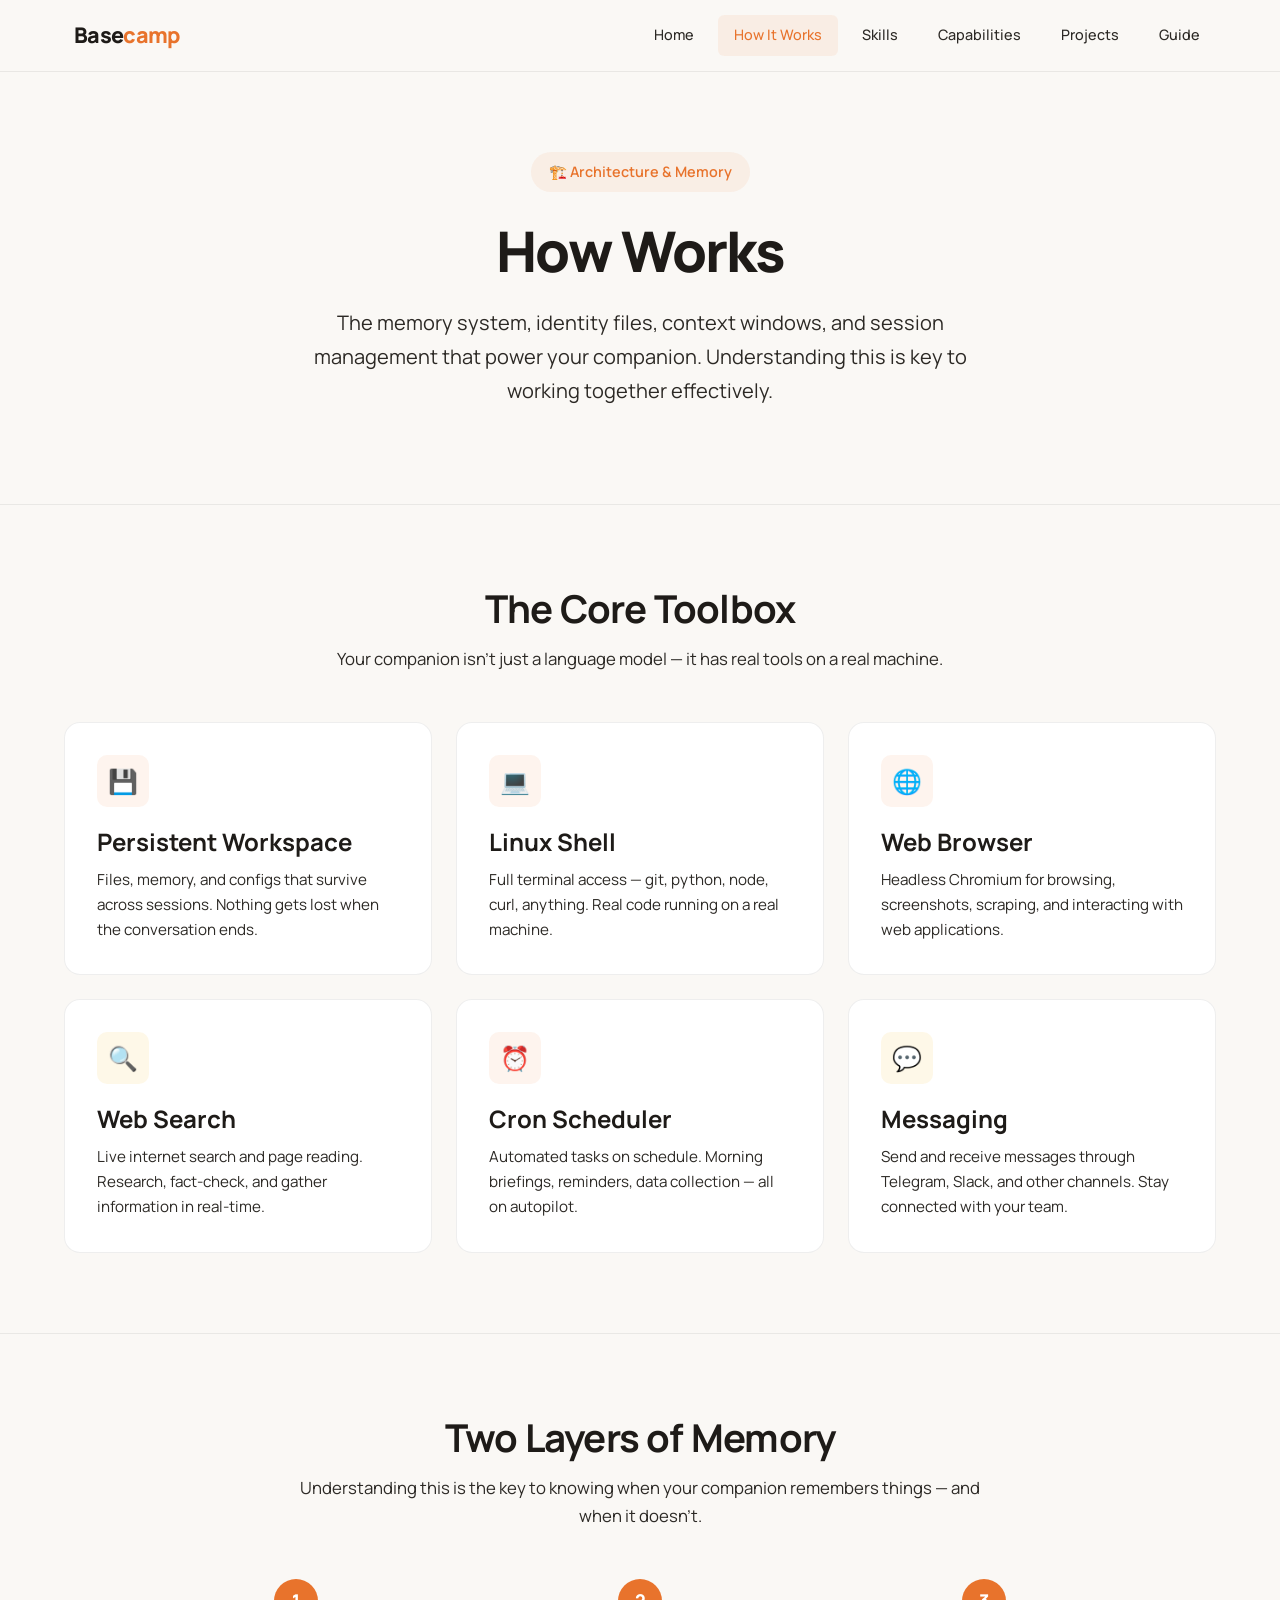
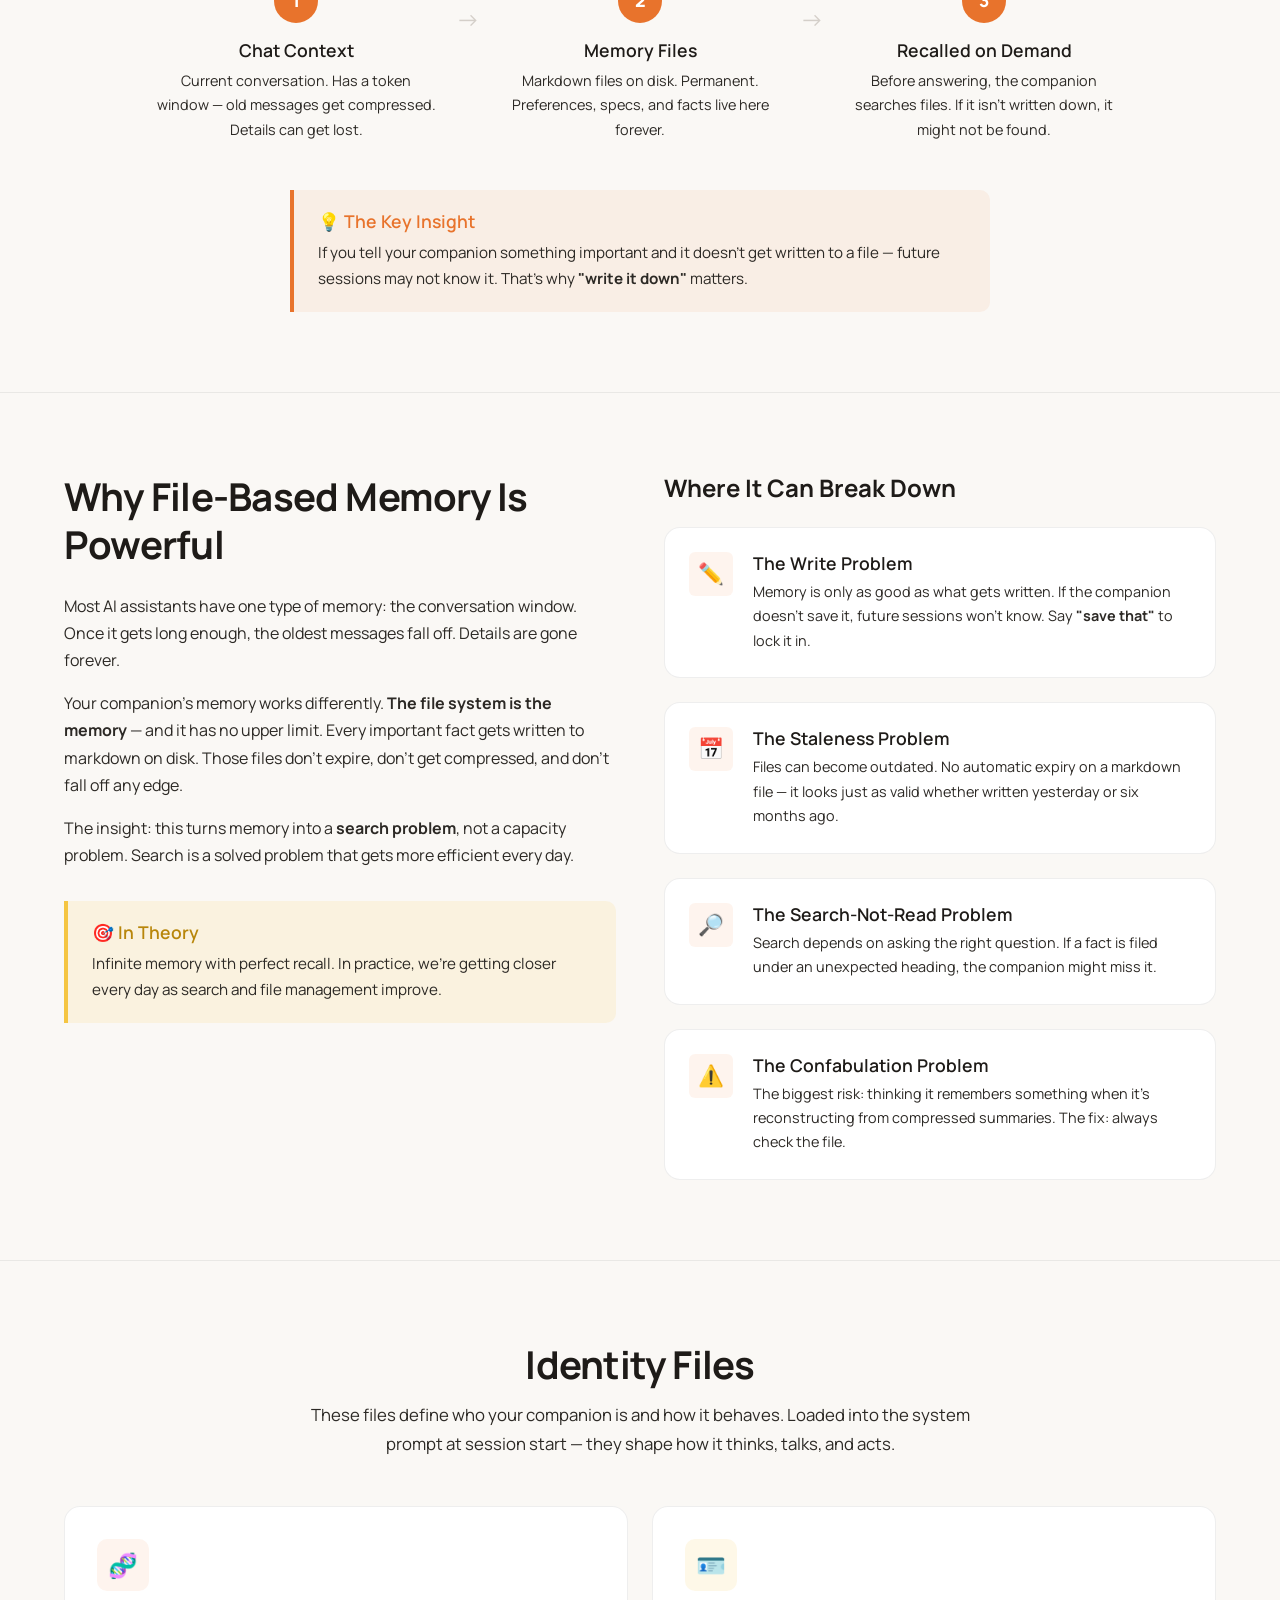
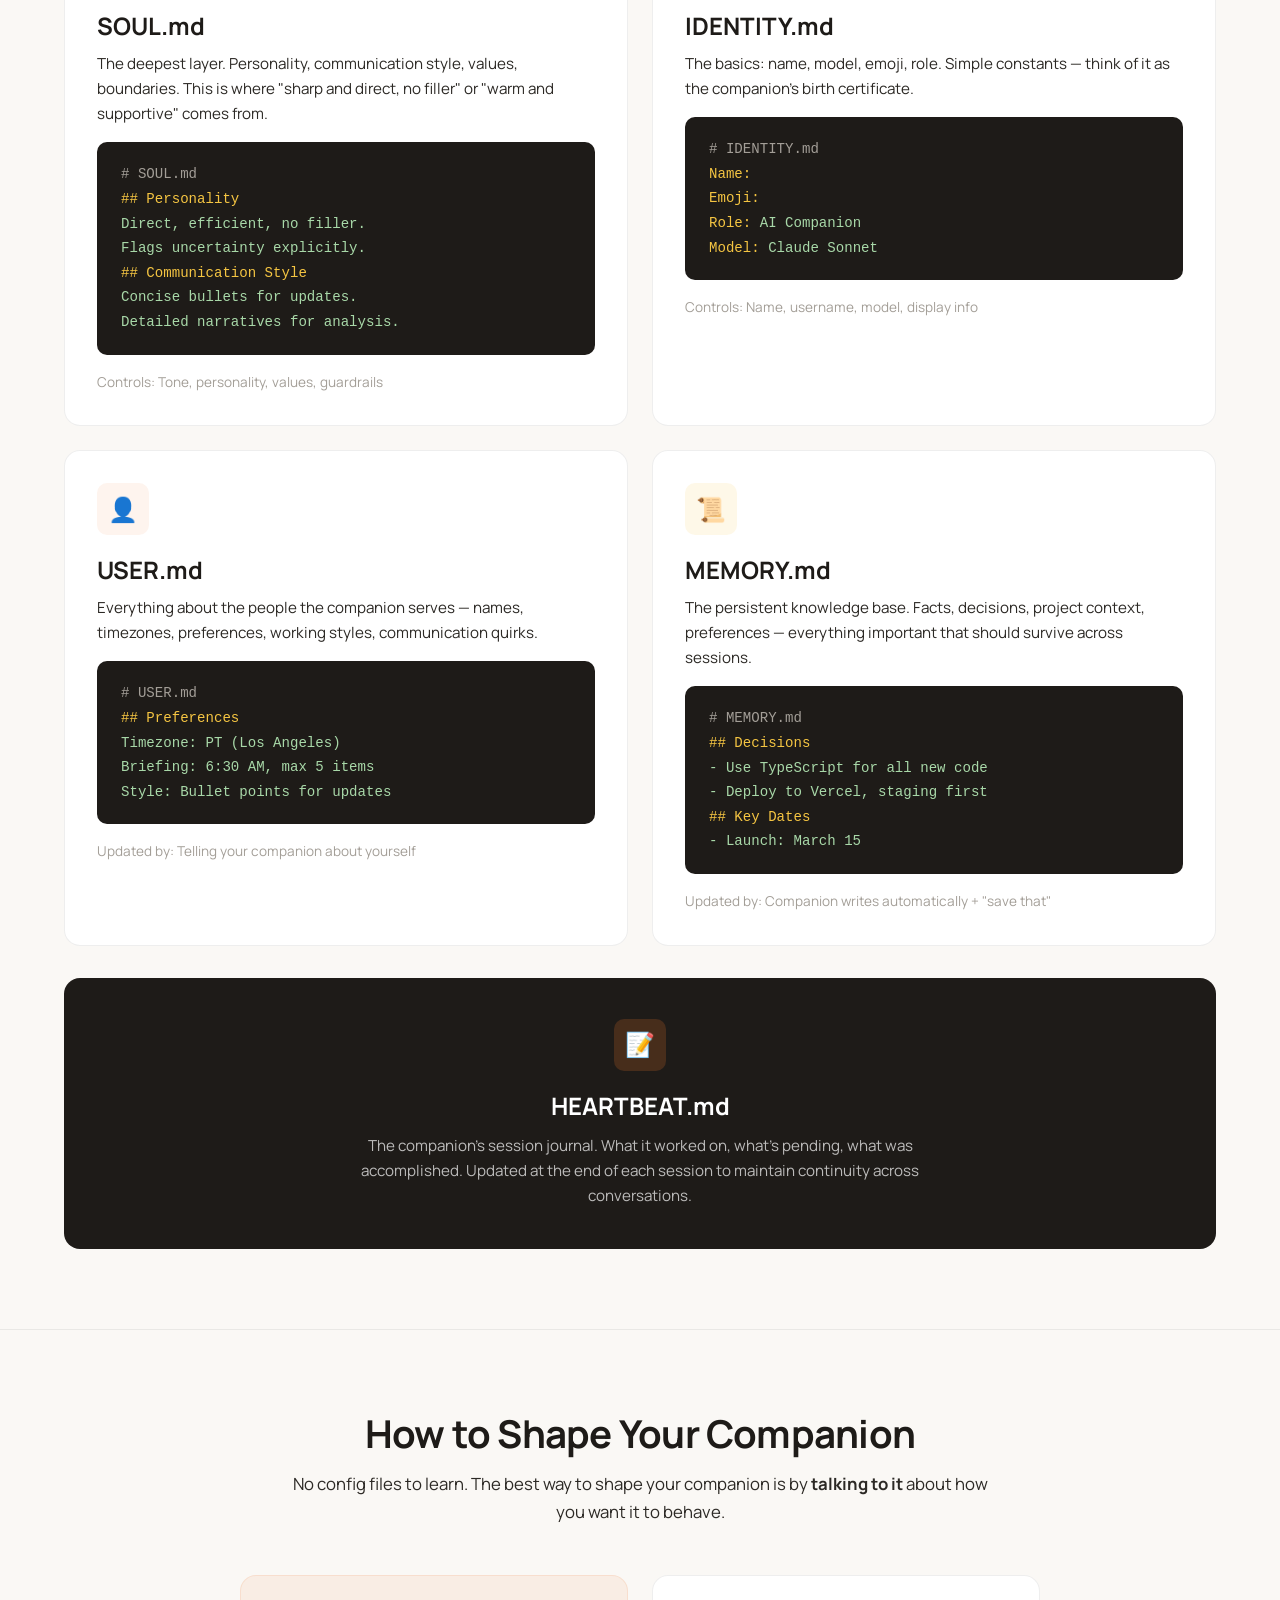
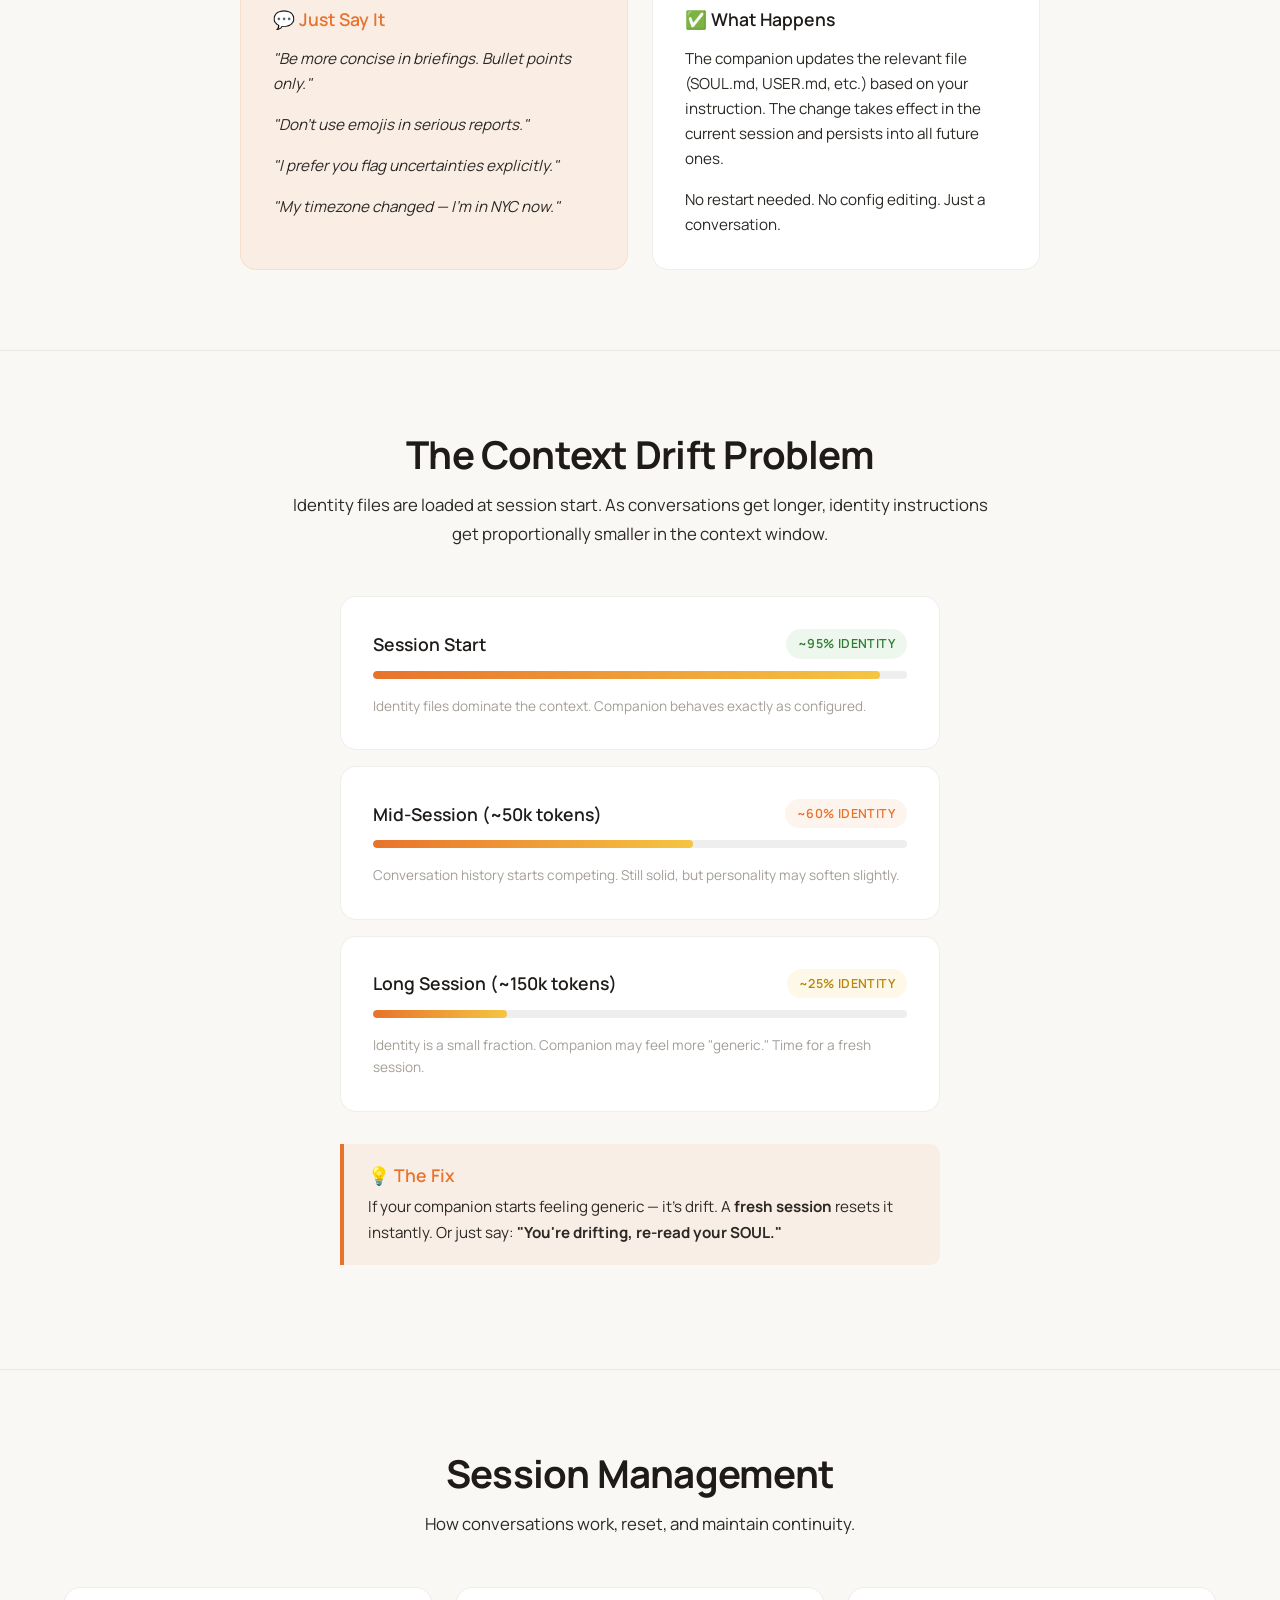
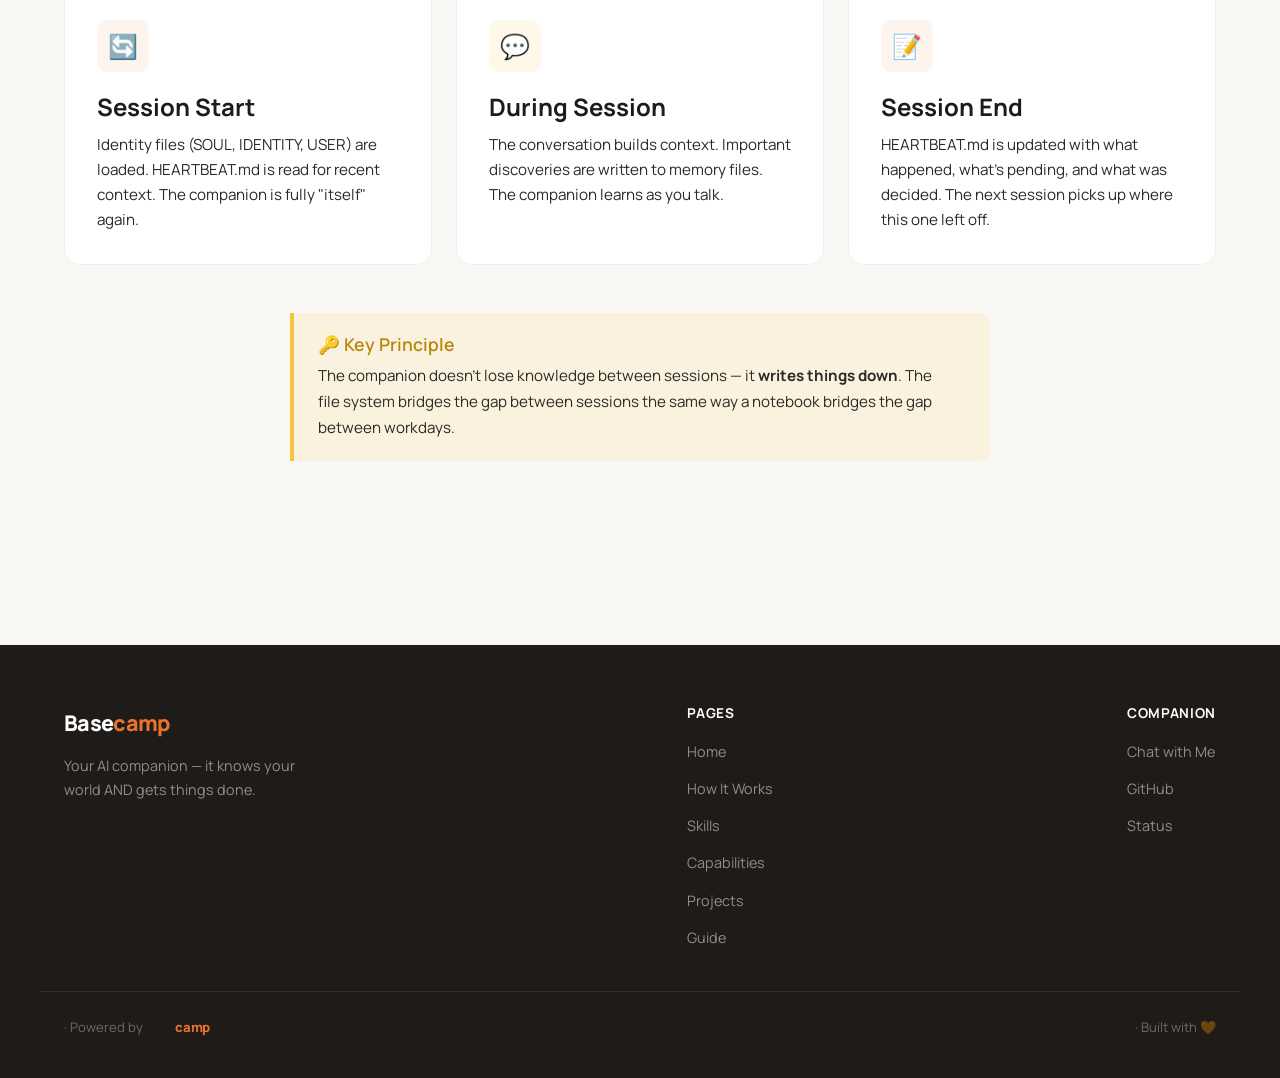
==== architecture.html @ 3517e9ce "Initial commit: Basecamp Companion Explainer template" ====
<!DOCTYPE html>
<html lang="en">
<head>
  <meta charset="UTF-8">
  <meta name="viewport" content="width=device-width, initial-scale=1.0">
  <title>How It Works — <!-- COMPANION_NAME --> · Basecamp</title>
  <meta name="description" content="Architecture, memory system, identity files, and how your Basecamp companion works under the hood.">
  <link rel="stylesheet" href="styles.css">
  <link rel="icon" href="data:image/svg+xml,<svg xmlns='http://www.w3.org/2000/svg' viewBox='0 0 100 100'><text y='.9em' font-size='90'><!-- COMPANION_EMOJI --></text></svg>">
</head>
<body>

  <!-- ============ NAVIGATION ============ -->
  <nav class="nav">
    <div class="nav-inner">
      <a href="index.html" class="nav-brand">
        <span class="companion-emoji"><!-- COMPANION_EMOJI --></span>
        <span class="wordmark"><span class="word-base">Base</span><span class="word-camp">camp</span></span>
      </a>
      <ul class="nav-links">
        <li><a href="index.html">Home</a></li>
        <li><a href="architecture.html" class="active">How It Works</a></li>
        <li><a href="skills.html">Skills</a></li>
        <li><a href="capabilities.html">Capabilities</a></li>
        <li><a href="projects.html">Projects</a></li>
        <li><a href="guide.html">Guide</a></li>
      </ul>
      <button class="nav-hamburger" onclick="toggleMenu()" aria-label="Toggle menu">
        <span></span><span></span><span></span>
      </button>
    </div>
  </nav>
  <div class="nav-mobile" id="mobileNav">
    <a href="index.html">Home</a>
    <a href="architecture.html" class="active">How It Works</a>
    <a href="skills.html">Skills</a>
    <a href="capabilities.html">Capabilities</a>
    <a href="projects.html">Projects</a>
    <a href="guide.html">Guide</a>
  </div>
  <div class="page-top"></div>

  <!-- ============ HERO ============ -->
  <section class="hero">
    <div class="container">
      <div class="hero-subtitle">🏗️ Architecture & Memory</div>
      <h1>How <!-- COMPANION_NAME --> Works</h1>
      <p>
        The memory system, identity files, context windows, and session management that power your companion. Understanding this is key to working together effectively.
      </p>
    </div>
  </section>

  <hr class="section-divider">

  <!-- ============ THE CORE TOOLBOX ============ -->
  <section class="section">
    <div class="container">
      <div class="section-header">
        <h2>The Core Toolbox</h2>
        <p>Your companion isn't just a language model — it has real tools on a real machine.</p>
      </div>

      <div class="card-grid cols-3">
        <div class="card animate-in">
          <div class="card-icon">💾</div>
          <h3>Persistent Workspace</h3>
          <p>Files, memory, and configs that survive across sessions. Nothing gets lost when the conversation ends.</p>
        </div>
        <div class="card animate-in">
          <div class="card-icon">💻</div>
          <h3>Linux Shell</h3>
          <p>Full terminal access — git, python, node, curl, anything. Real code running on a real machine.</p>
        </div>
        <div class="card animate-in">
          <div class="card-icon">🌐</div>
          <h3>Web Browser</h3>
          <p>Headless Chromium for browsing, screenshots, scraping, and interacting with web applications.</p>
        </div>
        <div class="card animate-in">
          <div class="card-icon gold">🔍</div>
          <h3>Web Search</h3>
          <p>Live internet search and page reading. Research, fact-check, and gather information in real-time.</p>
        </div>
        <div class="card animate-in">
          <div class="card-icon">⏰</div>
          <h3>Cron Scheduler</h3>
          <p>Automated tasks on schedule. Morning briefings, reminders, data collection — all on autopilot.</p>
        </div>
        <div class="card animate-in">
          <div class="card-icon gold">💬</div>
          <h3>Messaging</h3>
          <p>Send and receive messages through Telegram, Slack, and other channels. Stay connected with your team.</p>
        </div>
      </div>
    </div>
  </section>

  <hr class="section-divider">

  <!-- ============ MEMORY SYSTEM ============ -->
  <section class="section">
    <div class="container">
      <div class="section-header">
        <h2>Two Layers of Memory</h2>
        <p>Understanding this is the key to knowing when your companion remembers things — and when it doesn't.</p>
      </div>

      <div class="flow-steps mb-48">
        <div class="flow-step animate-in">
          <div class="flow-step-number">1</div>
          <h4>Chat Context</h4>
          <p>Current conversation. Has a token window — old messages get compressed. Details can get lost.</p>
        </div>
        <div class="flow-arrow">→</div>
        <div class="flow-step animate-in">
          <div class="flow-step-number">2</div>
          <h4>Memory Files</h4>
          <p>Markdown files on disk. Permanent. Preferences, specs, and facts live here forever.</p>
        </div>
        <div class="flow-arrow">→</div>
        <div class="flow-step animate-in">
          <div class="flow-step-number">3</div>
          <h4>Recalled on Demand</h4>
          <p>Before answering, the companion searches files. If it isn't written down, it might not be found.</p>
        </div>
      </div>

      <div class="callout" style="max-width: 700px; margin: 0 auto;">
        <h4>💡 The Key Insight</h4>
        <p>If you tell your companion something important and it doesn't get written to a file — future sessions may not know it. That's why <strong>"write it down"</strong> matters.</p>
      </div>
    </div>
  </section>

  <hr class="section-divider">

  <!-- ============ WHY FILE-BASED ============ -->
  <section class="section">
    <div class="container">
      <div class="two-col">
        <div>
          <h2 class="mb-24">Why File-Based Memory Is Powerful</h2>
          <p class="mb-16">Most AI assistants have one type of memory: the conversation window. Once it gets long enough, the oldest messages fall off. Details are gone forever.</p>
          <p class="mb-16">Your companion's memory works differently. <strong>The file system is the memory</strong> — and it has no upper limit. Every important fact gets written to markdown on disk. Those files don't expire, don't get compressed, and don't fall off any edge.</p>
          <p>The insight: this turns memory into a <strong>search problem</strong>, not a capacity problem. Search is a solved problem that gets more efficient every day.</p>

          <div class="callout-gold callout mt-32">
            <h4>🎯 In Theory</h4>
            <p>Infinite memory with perfect recall. In practice, we're getting closer every day as search and file management improve.</p>
          </div>
        </div>

        <div>
          <h3 class="mb-24">Where It Can Break Down</h3>
          <div class="feature-list" style="max-width: 100%;">
            <div class="feature-item">
              <div class="feature-icon">✏️</div>
              <div>
                <h4>The Write Problem</h4>
                <p>Memory is only as good as what gets written. If the companion doesn't save it, future sessions won't know. Say <strong>"save that"</strong> to lock it in.</p>
              </div>
            </div>
            <div class="feature-item">
              <div class="feature-icon">📅</div>
              <div>
                <h4>The Staleness Problem</h4>
                <p>Files can become outdated. No automatic expiry on a markdown file — it looks just as valid whether written yesterday or six months ago.</p>
              </div>
            </div>
            <div class="feature-item">
              <div class="feature-icon">🔎</div>
              <div>
                <h4>The Search-Not-Read Problem</h4>
                <p>Search depends on asking the right question. If a fact is filed under an unexpected heading, the companion might miss it.</p>
              </div>
            </div>
            <div class="feature-item">
              <div class="feature-icon">⚠️</div>
              <div>
                <h4>The Confabulation Problem</h4>
                <p>The biggest risk: thinking it remembers something when it's reconstructing from compressed summaries. The fix: always check the file.</p>
              </div>
            </div>
          </div>
        </div>
      </div>
    </div>
  </section>

  <hr class="section-divider">

  <!-- ============ IDENTITY FILES ============ -->
  <section class="section">
    <div class="container">
      <div class="section-header">
        <h2>Identity Files</h2>
        <p>These files define who your companion is and how it behaves. Loaded into the system prompt at session start — they shape how it thinks, talks, and acts.</p>
      </div>

      <div class="card-grid cols-2">
        <div class="card animate-in">
          <div class="card-icon">🧬</div>
          <h3>SOUL.md</h3>
          <p>The deepest layer. Personality, communication style, values, boundaries. This is where "sharp and direct, no filler" or "warm and supportive" comes from.</p>
          <div class="code-block mt-16">
            <span class="code-comment"># SOUL.md</span><br>
            <span class="code-key">## Personality</span><br>
            <span class="code-string">Direct, efficient, no filler.</span><br>
            <span class="code-string">Flags uncertainty explicitly.</span><br>
            <span class="code-key">## Communication Style</span><br>
            <span class="code-string">Concise bullets for updates.</span><br>
            <span class="code-string">Detailed narratives for analysis.</span>
          </div>
          <p class="text-muted mt-16" style="font-size: 0.85rem;">Controls: Tone, personality, values, guardrails</p>
        </div>

        <div class="card animate-in">
          <div class="card-icon gold">🪪</div>
          <h3>IDENTITY.md</h3>
          <p>The basics: name, model, emoji, role. Simple constants — think of it as the companion's birth certificate.</p>
          <div class="code-block mt-16">
            <span class="code-comment"># IDENTITY.md</span><br>
            <span class="code-key">Name:</span> <span class="code-accent"><!-- COMPANION_NAME --></span><br>
            <span class="code-key">Emoji:</span> <span class="code-accent"><!-- COMPANION_EMOJI --></span><br>
            <span class="code-key">Role:</span> <span class="code-string">AI Companion</span><br>
            <span class="code-key">Model:</span> <span class="code-string">Claude Sonnet</span>
          </div>
          <p class="text-muted mt-16" style="font-size: 0.85rem;">Controls: Name, username, model, display info</p>
        </div>

        <div class="card animate-in">
          <div class="card-icon">👤</div>
          <h3>USER.md</h3>
          <p>Everything about the people the companion serves — names, timezones, preferences, working styles, communication quirks.</p>
          <div class="code-block mt-16">
            <span class="code-comment"># USER.md</span><br>
            <span class="code-key">## Preferences</span><br>
            <span class="code-string">Timezone: PT (Los Angeles)</span><br>
            <span class="code-string">Briefing: 6:30 AM, max 5 items</span><br>
            <span class="code-string">Style: Bullet points for updates</span>
          </div>
          <p class="text-muted mt-16" style="font-size: 0.85rem;">Updated by: Telling your companion about yourself</p>
        </div>

        <div class="card animate-in">
          <div class="card-icon gold">📜</div>
          <h3>MEMORY.md</h3>
          <p>The persistent knowledge base. Facts, decisions, project context, preferences — everything important that should survive across sessions.</p>
          <div class="code-block mt-16">
            <span class="code-comment"># MEMORY.md</span><br>
            <span class="code-key">## Decisions</span><br>
            <span class="code-string">- Use TypeScript for all new code</span><br>
            <span class="code-string">- Deploy to Vercel, staging first</span><br>
            <span class="code-key">## Key Dates</span><br>
            <span class="code-string">- Launch: March 15</span>
          </div>
          <p class="text-muted mt-16" style="font-size: 0.85rem;">Updated by: Companion writes automatically + "save that"</p>
        </div>
      </div>

      <div class="card mt-32 animate-in" style="background: var(--volcanic); border-color: transparent; text-align: center; padding: 40px;">
        <div class="card-icon" style="background: rgba(232, 115, 44, 0.2); margin: 0 auto 20px;">📝</div>
        <h3 style="color: white; margin-bottom: 12px;">HEARTBEAT.md</h3>
        <p style="color: rgba(255,255,255,0.7); margin: 0 auto;">The companion's session journal. What it worked on, what's pending, what was accomplished. Updated at the end of each session to maintain continuity across conversations.</p>
      </div>
    </div>
  </section>

  <hr class="section-divider">

  <!-- ============ HOW TO EDIT ============ -->
  <section class="section">
    <div class="container">
      <div class="section-header">
        <h2>How to Shape Your Companion</h2>
        <p>No config files to learn. The best way to shape your companion is by <strong>talking to it</strong> about how you want it to behave.</p>
      </div>

      <div class="card-grid cols-2" style="max-width: 800px; margin: 0 auto;">
        <div class="card animate-in" style="background: var(--orange-light); border-color: rgba(232,115,44,0.12);">
          <h4 class="text-orange mb-16">💬 Just Say It</h4>
          <p style="font-style: italic;">"Be more concise in briefings. Bullet points only."</p>
          <p class="mt-16" style="font-style: italic;">"Don't use emojis in serious reports."</p>
          <p class="mt-16" style="font-style: italic;">"I prefer you flag uncertainties explicitly."</p>
          <p class="mt-16" style="font-style: italic;">"My timezone changed — I'm in NYC now."</p>
        </div>
        <div class="card animate-in">
          <h4 class="mb-16">✅ What Happens</h4>
          <p>The companion updates the relevant file (SOUL.md, USER.md, etc.) based on your instruction. The change takes effect in the current session and persists into all future ones.</p>
          <p class="mt-16">No restart needed. No config editing. Just a conversation.</p>
        </div>
      </div>
    </div>
  </section>

  <hr class="section-divider">

  <!-- ============ THE DRIFT PROBLEM ============ -->
  <section class="section">
    <div class="container">
      <div class="section-header">
        <h2>The Context Drift Problem</h2>
        <p>Identity files are loaded at session start. As conversations get longer, identity instructions get proportionally smaller in the context window.</p>
      </div>

      <div style="max-width: 600px; margin: 0 auto;">
        <div class="card mb-16 animate-in">
          <div style="display: flex; justify-content: space-between; align-items: center; margin-bottom: 12px;">
            <h4>Session Start</h4>
            <span class="badge badge-active">~95% Identity</span>
          </div>
          <div class="progress-bar">
            <div class="progress-fill" style="width: 95%;"></div>
          </div>
          <p class="text-muted mt-16" style="font-size: 0.85rem;">Identity files dominate the context. Companion behaves exactly as configured.</p>
        </div>

        <div class="card mb-16 animate-in">
          <div style="display: flex; justify-content: space-between; align-items: center; margin-bottom: 12px;">
            <h4>Mid-Session (~50k tokens)</h4>
            <span class="badge badge-available">~60% Identity</span>
          </div>
          <div class="progress-bar">
            <div class="progress-fill" style="width: 60%;"></div>
          </div>
          <p class="text-muted mt-16" style="font-size: 0.85rem;">Conversation history starts competing. Still solid, but personality may soften slightly.</p>
        </div>

        <div class="card mb-16 animate-in">
          <div style="display: flex; justify-content: space-between; align-items: center; margin-bottom: 12px;">
            <h4>Long Session (~150k tokens)</h4>
            <span class="badge badge-coming">~25% Identity</span>
          </div>
          <div class="progress-bar">
            <div class="progress-fill" style="width: 25%;"></div>
          </div>
          <p class="text-muted mt-16" style="font-size: 0.85rem;">Identity is a small fraction. Companion may feel more "generic." Time for a fresh session.</p>
        </div>

        <div class="callout mt-32">
          <h4>💡 The Fix</h4>
          <p>If your companion starts feeling generic — it's drift. A <strong>fresh session</strong> resets it instantly. Or just say: <strong>"You're drifting, re-read your SOUL."</strong></p>
        </div>
      </div>
    </div>
  </section>

  <hr class="section-divider">

  <!-- ============ SESSION MANAGEMENT ============ -->
  <section class="section">
    <div class="container">
      <div class="section-header">
        <h2>Session Management</h2>
        <p>How conversations work, reset, and maintain continuity.</p>
      </div>

      <div class="card-grid cols-3">
        <div class="card animate-in">
          <div class="card-icon">🔄</div>
          <h3>Session Start</h3>
          <p>Identity files (SOUL, IDENTITY, USER) are loaded. HEARTBEAT.md is read for recent context. The companion is fully "itself" again.</p>
        </div>
        <div class="card animate-in">
          <div class="card-icon gold">💬</div>
          <h3>During Session</h3>
          <p>The conversation builds context. Important discoveries are written to memory files. The companion learns as you talk.</p>
        </div>
        <div class="card animate-in">
          <div class="card-icon">📝</div>
          <h3>Session End</h3>
          <p>HEARTBEAT.md is updated with what happened, what's pending, and what was decided. The next session picks up where this one left off.</p>
        </div>
      </div>

      <div class="callout-gold callout mt-48" style="max-width: 700px; margin-left: auto; margin-right: auto;">
        <h4>🔑 Key Principle</h4>
        <p>The companion doesn't lose knowledge between sessions — it <strong>writes things down</strong>. The file system bridges the gap between sessions the same way a notebook bridges the gap between workdays.</p>
      </div>
    </div>
  </section>

  <!-- ============ FOOTER ============ -->
  <footer class="footer">
    <div class="footer-inner">
      <div class="footer-brand">
        <div class="wordmark"><span class="word-base">Base</span><span class="word-camp">camp</span></div>
        <p>Your AI companion — it knows your world AND gets things done.</p>
      </div>
      <div class="footer-links">
        <h5>Pages</h5>
        <ul>
          <li><a href="index.html">Home</a></li>
          <li><a href="architecture.html">How It Works</a></li>
          <li><a href="skills.html">Skills</a></li>
          <li><a href="capabilities.html">Capabilities</a></li>
          <li><a href="projects.html">Projects</a></li>
          <li><a href="guide.html">Guide</a></li>
        </ul>
      </div>
      <div class="footer-links">
        <h5>Companion</h5>
        <ul>
          <li><a href="#">Chat with Me</a></li>
          <li><a href="#">GitHub</a></li>
          <li><a href="#">Status</a></li>
        </ul>
      </div>
    </div>
    <div class="footer-bottom">
      <span><!-- COMPANION_NAME --> · Powered by <span class="wordmark" style="font-size: 0.82rem;"><span class="word-base">Base</span><span class="word-camp">camp</span></span></span>
      <span><!-- COMPANION_YEAR --> · Built with 🧡</span>
    </div>
  </footer>

  <script>
    function toggleMenu() {
      document.querySelector('.nav-hamburger').classList.toggle('open');
      document.getElementById('mobileNav').classList.toggle('open');
    }
    document.querySelectorAll('.nav-mobile a').forEach(link => {
      link.addEventListener('click', () => {
        document.querySelector('.nav-hamburger').classList.remove('open');
        document.getElementById('mobileNav').classList.remove('open');
      });
    });
    const observer = new IntersectionObserver((entries) => {
      entries.forEach(entry => {
        if (entry.isIntersecting) entry.target.style.animationPlayState = 'running';
      });
    }, { threshold: 0.1 });
    document.querySelectorAll('.animate-in').forEach(el => {
      el.style.animationPlayState = 'paused';
      observer.observe(el);
    });
  </script>
</body>
</html>
---- styles.css ----
/* ============================================
   Basecamp Companion Explainer — Template Styles
   Brand: Basecamp (Warm, Premium, Inviting)
   ============================================ */

@import url('https://fonts.googleapis.com/css2?family=Manrope:wght@300;400;500;600;700;800&display=swap');

/* --- CSS Variables (Basecamp Brand) --- */
:root {
  --volcanic: #1E1B18;
  --basalt: #2C2925;
  --cream: #FAF8F5;
  --orange: #E8732C;
  --orange-hover: #D4621F;
  --orange-light: rgba(232, 115, 44, 0.08);
  --orange-glow: rgba(232, 115, 44, 0.15);
  --gold: #F5C542;
  --gold-light: rgba(245, 197, 66, 0.12);
  --warm-gray: #A39E97;
  --warm-gray-light: #D4CFC9;
  --warm-border: rgba(44, 41, 37, 0.08);
  --warm-shadow: rgba(30, 27, 24, 0.06);
  --card-bg: #FFFFFF;
  --font: 'Manrope', -apple-system, BlinkMacSystemFont, 'Segoe UI', sans-serif;
  --max-width: 1200px;
  --nav-height: 72px;
  --radius: 16px;
  --radius-sm: 10px;
  --radius-xs: 6px;
  --transition: 0.25s cubic-bezier(0.4, 0, 0.2, 1);
}

/* --- Reset & Base --- */
*, *::before, *::after {
  box-sizing: border-box;
  margin: 0;
  padding: 0;
}

html {
  scroll-behavior: smooth;
  -webkit-text-size-adjust: 100%;
}

body {
  font-family: var(--font);
  background: var(--cream);
  color: var(--volcanic);
  line-height: 1.7;
  font-size: 16px;
  -webkit-font-smoothing: antialiased;
  -moz-osx-font-smoothing: grayscale;
  overflow-x: hidden;
}

a {
  color: var(--orange);
  text-decoration: none;
  transition: color var(--transition);
}

a:hover {
  color: var(--orange-hover);
}

img {
  max-width: 100%;
  display: block;
}

/* --- Typography --- */
h1, h2, h3, h4, h5, h6 {
  line-height: 1.25;
  font-weight: 700;
  color: var(--volcanic);
}

h1 {
  font-size: clamp(2.2rem, 5vw, 3.5rem);
  font-weight: 800;
  letter-spacing: -0.03em;
}

h2 {
  font-size: clamp(1.6rem, 3.5vw, 2.4rem);
  font-weight: 700;
  letter-spacing: -0.02em;
}

h3 {
  font-size: clamp(1.2rem, 2.5vw, 1.5rem);
  font-weight: 700;
}

h4 {
  font-size: 1.1rem;
  font-weight: 600;
}

p {
  color: var(--basalt);
  max-width: 70ch;
}

.text-center { text-align: center; }
.text-orange { color: var(--orange); }
.text-gold { color: var(--gold); }
.text-muted { color: var(--warm-gray); }

/* --- Wordmark --- */
.wordmark {
  font-weight: 800;
  font-size: 1.35rem;
  letter-spacing: -0.03em;
}

.wordmark .word-base {
  color: var(--volcanic);
}

.wordmark .word-camp {
  color: var(--orange);
}

/* --- Navigation --- */
.nav {
  position: fixed;
  top: 0;
  left: 0;
  right: 0;
  height: var(--nav-height);
  background: rgba(250, 248, 245, 0.92);
  backdrop-filter: blur(20px);
  -webkit-backdrop-filter: blur(20px);
  border-bottom: 1px solid var(--warm-border);
  z-index: 1000;
  display: flex;
  align-items: center;
}

.nav-inner {
  max-width: var(--max-width);
  width: 100%;
  margin: 0 auto;
  padding: 0 24px;
  display: flex;
  align-items: center;
  justify-content: space-between;
}

.nav-brand {
  display: flex;
  align-items: center;
  gap: 10px;
  text-decoration: none;
}

.nav-brand .companion-emoji {
  font-size: 1.5rem;
}

.nav-links {
  display: flex;
  align-items: center;
  gap: 8px;
  list-style: none;
}

.nav-links a {
  display: block;
  padding: 8px 16px;
  font-size: 0.9rem;
  font-weight: 500;
  color: var(--basalt);
  border-radius: var(--radius-xs);
  transition: all var(--transition);
}

.nav-links a:hover,
.nav-links a.active {
  color: var(--orange);
  background: var(--orange-light);
}

/* Hamburger */
.nav-hamburger {
  display: none;
  flex-direction: column;
  gap: 5px;
  background: none;
  border: none;
  cursor: pointer;
  padding: 8px;
  z-index: 1001;
}

.nav-hamburger span {
  display: block;
  width: 24px;
  height: 2px;
  background: var(--volcanic);
  border-radius: 2px;
  transition: all var(--transition);
}

.nav-hamburger.open span:nth-child(1) {
  transform: rotate(45deg) translate(5px, 5px);
}

.nav-hamburger.open span:nth-child(2) {
  opacity: 0;
}

.nav-hamburger.open span:nth-child(3) {
  transform: rotate(-45deg) translate(5px, -5px);
}

/* Mobile nav */
.nav-mobile {
  display: none;
  position: fixed;
  top: var(--nav-height);
  left: 0;
  right: 0;
  bottom: 0;
  background: var(--cream);
  padding: 24px;
  z-index: 999;
  flex-direction: column;
  gap: 4px;
  overflow-y: auto;
}

.nav-mobile.open {
  display: flex;
}

.nav-mobile a {
  display: block;
  padding: 16px 20px;
  font-size: 1.1rem;
  font-weight: 600;
  color: var(--volcanic);
  border-radius: var(--radius-sm);
  transition: all var(--transition);
}

.nav-mobile a:hover,
.nav-mobile a.active {
  background: var(--orange-light);
  color: var(--orange);
}

@media (max-width: 900px) {
  .nav-links {
    display: none;
  }

  .nav-hamburger {
    display: flex;
  }
}

/* --- Layout --- */
.container {
  max-width: var(--max-width);
  margin: 0 auto;
  padding: 0 24px;
}

.page-top {
  height: var(--nav-height);
}

/* --- Hero Sections --- */
.hero {
  padding: 80px 0 60px;
  text-align: center;
}

.hero h1 {
  margin-bottom: 20px;
}

.hero p {
  font-size: clamp(1.05rem, 2vw, 1.25rem);
  margin: 0 auto 36px;
  max-width: 60ch;
}

.hero-subtitle {
  display: inline-flex;
  align-items: center;
  gap: 8px;
  background: var(--orange-light);
  color: var(--orange);
  font-weight: 600;
  font-size: 0.9rem;
  padding: 8px 18px;
  border-radius: 100px;
  margin-bottom: 24px;
}

.hero-badge {
  display: inline-flex;
  align-items: center;
  gap: 8px;
  background: var(--card-bg);
  border: 1px solid var(--warm-border);
  padding: 6px 14px;
  border-radius: 100px;
  font-size: 0.82rem;
  font-weight: 500;
  color: var(--basalt);
  margin-bottom: 28px;
}

.hero-badge .status-dot {
  width: 8px;
  height: 8px;
  border-radius: 50%;
  background: #4CAF50;
  animation: pulse 2s infinite;
}

@keyframes pulse {
  0%, 100% { opacity: 1; }
  50% { opacity: 0.4; }
}

/* --- Cards --- */
.card {
  background: var(--card-bg);
  border: 1px solid var(--warm-border);
  border-radius: var(--radius);
  padding: 32px;
  transition: all var(--transition);
}

.card:hover {
  box-shadow: 0 8px 32px var(--warm-shadow);
  border-color: rgba(232, 115, 44, 0.15);
  transform: translateY(-2px);
}

.card-icon {
  width: 52px;
  height: 52px;
  background: var(--orange-light);
  border-radius: var(--radius-sm);
  display: flex;
  align-items: center;
  justify-content: center;
  font-size: 1.5rem;
  margin-bottom: 20px;
}

.card-icon.gold {
  background: var(--gold-light);
}

.card h3 {
  margin-bottom: 10px;
}

.card p {
  font-size: 0.95rem;
  line-height: 1.65;
}

/* Card Grid */
.card-grid {
  display: grid;
  gap: 24px;
}

.card-grid.cols-2 {
  grid-template-columns: repeat(2, 1fr);
}

.card-grid.cols-3 {
  grid-template-columns: repeat(3, 1fr);
}

.card-grid.cols-4 {
  grid-template-columns: repeat(4, 1fr);
}

@media (max-width: 900px) {
  .card-grid.cols-3,
  .card-grid.cols-4 {
    grid-template-columns: repeat(2, 1fr);
  }
}

@media (max-width: 600px) {
  .card-grid.cols-2,
  .card-grid.cols-3,
  .card-grid.cols-4 {
    grid-template-columns: 1fr;
  }
}

/* Linked cards */
a.card {
  display: block;
  color: inherit;
  text-decoration: none;
}

a.card:hover h3 {
  color: var(--orange);
}

a.card .card-arrow {
  display: inline-block;
  margin-top: 16px;
  font-size: 0.9rem;
  font-weight: 600;
  color: var(--orange);
}

/* --- Stats --- */
.stats-row {
  display: flex;
  justify-content: center;
  gap: 48px;
  flex-wrap: wrap;
  padding: 40px 0;
}

.stat {
  text-align: center;
}

.stat-value {
  font-size: 2.5rem;
  font-weight: 800;
  color: var(--orange);
  letter-spacing: -0.03em;
  line-height: 1.1;
}

.stat-label {
  font-size: 0.85rem;
  font-weight: 500;
  color: var(--warm-gray);
  margin-top: 4px;
}

/* --- Sections --- */
.section {
  padding: 80px 0;
}

.section-header {
  text-align: center;
  margin-bottom: 48px;
}

.section-header h2 {
  margin-bottom: 12px;
}

.section-header p {
  margin: 0 auto;
  font-size: 1.05rem;
}

.section-divider {
  border: none;
  border-top: 1px solid var(--warm-border);
  margin: 0;
}

/* --- Flow / Steps --- */
.flow-steps {
  display: flex;
  align-items: flex-start;
  gap: 20px;
  flex-wrap: wrap;
  justify-content: center;
}

.flow-step {
  flex: 1;
  min-width: 200px;
  max-width: 280px;
  text-align: center;
  position: relative;
}

.flow-step-number {
  width: 44px;
  height: 44px;
  border-radius: 50%;
  background: var(--orange);
  color: white;
  font-weight: 800;
  font-size: 1.1rem;
  display: flex;
  align-items: center;
  justify-content: center;
  margin: 0 auto 16px;
}

.flow-step h4 {
  margin-bottom: 8px;
}

.flow-step p {
  font-size: 0.9rem;
  margin: 0 auto;
}

.flow-arrow {
  font-size: 1.5rem;
  color: var(--warm-gray-light);
  margin-top: 20px;
  flex-shrink: 0;
}

@media (max-width: 700px) {
  .flow-arrow {
    display: none;
  }
}

/* --- Feature List (vertical) --- */
.feature-list {
  display: flex;
  flex-direction: column;
  gap: 24px;
  max-width: 800px;
  margin: 0 auto;
}

.feature-item {
  display: flex;
  gap: 20px;
  padding: 24px;
  background: var(--card-bg);
  border: 1px solid var(--warm-border);
  border-radius: var(--radius);
  transition: all var(--transition);
}

.feature-item:hover {
  box-shadow: 0 4px 20px var(--warm-shadow);
}

.feature-item .feature-icon {
  flex-shrink: 0;
  width: 44px;
  height: 44px;
  background: var(--orange-light);
  border-radius: var(--radius-xs);
  display: flex;
  align-items: center;
  justify-content: center;
  font-size: 1.3rem;
}

.feature-item h4 {
  margin-bottom: 6px;
}

.feature-item p {
  font-size: 0.9rem;
}

/* --- Status Badges --- */
.badge {
  display: inline-flex;
  align-items: center;
  gap: 5px;
  padding: 4px 12px;
  border-radius: 100px;
  font-size: 0.78rem;
  font-weight: 600;
  text-transform: uppercase;
  letter-spacing: 0.03em;
}

.badge-active {
  background: rgba(76, 175, 80, 0.1);
  color: #2E7D32;
}

.badge-available {
  background: var(--orange-light);
  color: var(--orange);
}

.badge-coming {
  background: var(--gold-light);
  color: #B8860B;
}

/* --- Code Blocks --- */
.code-block {
  background: var(--volcanic);
  color: #E8E4DF;
  border-radius: var(--radius-sm);
  padding: 20px 24px;
  font-family: 'SF Mono', 'Fira Code', 'Cascadia Code', monospace;
  font-size: 0.88rem;
  line-height: 1.75;
  overflow-x: auto;
  margin: 16px 0;
}

.code-block .code-comment {
  color: var(--warm-gray);
}

.code-block .code-key {
  color: var(--gold);
}

.code-block .code-string {
  color: #A8D8A8;
}

.code-block .code-accent {
  color: var(--orange);
}

/* --- Callout / Highlight boxes --- */
.callout {
  background: var(--orange-light);
  border-left: 4px solid var(--orange);
  border-radius: 0 var(--radius-sm) var(--radius-sm) 0;
  padding: 20px 24px;
  margin: 24px 0;
}

.callout h4 {
  color: var(--orange);
  margin-bottom: 8px;
}

.callout p {
  font-size: 0.95rem;
}

.callout-gold {
  background: var(--gold-light);
  border-left-color: var(--gold);
}

.callout-gold h4 {
  color: #B8860B;
}

/* --- Buttons --- */
.btn {
  display: inline-flex;
  align-items: center;
  gap: 8px;
  padding: 14px 28px;
  font-family: var(--font);
  font-size: 0.95rem;
  font-weight: 600;
  border: none;
  border-radius: var(--radius-sm);
  cursor: pointer;
  transition: all var(--transition);
  text-decoration: none;
}

.btn-primary {
  background: var(--orange);
  color: white;
}

.btn-primary:hover {
  background: var(--orange-hover);
  color: white;
  transform: translateY(-1px);
  box-shadow: 0 6px 20px rgba(232, 115, 44, 0.3);
}

.btn-secondary {
  background: var(--card-bg);
  color: var(--volcanic);
  border: 1px solid var(--warm-border);
}

.btn-secondary:hover {
  border-color: var(--orange);
  color: var(--orange);
}

.btn-group {
  display: flex;
  gap: 16px;
  flex-wrap: wrap;
  justify-content: center;
}

/* --- Table --- */
.table-wrap {
  overflow-x: auto;
  margin: 24px 0;
}

table {
  width: 100%;
  border-collapse: separate;
  border-spacing: 0;
  background: var(--card-bg);
  border: 1px solid var(--warm-border);
  border-radius: var(--radius-sm);
  overflow: hidden;
}

thead th {
  background: rgba(44, 41, 37, 0.04);
  padding: 14px 20px;
  font-size: 0.82rem;
  font-weight: 700;
  text-transform: uppercase;
  letter-spacing: 0.05em;
  color: var(--basalt);
  text-align: left;
  border-bottom: 1px solid var(--warm-border);
}

tbody td {
  padding: 14px 20px;
  font-size: 0.92rem;
  border-bottom: 1px solid var(--warm-border);
}

tbody tr:last-child td {
  border-bottom: none;
}

tbody tr:hover {
  background: rgba(232, 115, 44, 0.03);
}

/* --- Progress Bar --- */
.progress-bar {
  width: 100%;
  height: 8px;
  background: var(--warm-border);
  border-radius: 100px;
  overflow: hidden;
}

.progress-fill {
  height: 100%;
  background: linear-gradient(90deg, var(--orange), var(--gold));
  border-radius: 100px;
  transition: width 1s ease;
}

/* --- Timeline --- */
.timeline {
  position: relative;
  padding-left: 32px;
}

.timeline::before {
  content: '';
  position: absolute;
  left: 0;
  top: 0;
  bottom: 0;
  width: 2px;
  background: var(--warm-border);
}

.timeline-item {
  position: relative;
  padding-bottom: 32px;
}

.timeline-item:last-child {
  padding-bottom: 0;
}

.timeline-dot {
  position: absolute;
  left: -38px;
  top: 4px;
  width: 14px;
  height: 14px;
  border-radius: 50%;
  background: var(--orange);
  border: 3px solid var(--cream);
}

.timeline-dot.completed {
  background: #4CAF50;
}

.timeline-dot.pending {
  background: var(--warm-gray-light);
}

.timeline-item h4 {
  margin-bottom: 4px;
}

.timeline-item p {
  font-size: 0.9rem;
}

.timeline-date {
  font-size: 0.82rem;
  color: var(--warm-gray);
  font-weight: 500;
}

/* --- Footer --- */
.footer {
  background: var(--volcanic);
  color: rgba(255, 255, 255, 0.7);
  padding: 60px 0 40px;
  margin-top: 80px;
}

.footer-inner {
  max-width: var(--max-width);
  margin: 0 auto;
  padding: 0 24px;
  display: flex;
  flex-wrap: wrap;
  gap: 40px;
  justify-content: space-between;
}

.footer-brand .wordmark {
  margin-bottom: 12px;
}

.footer-brand .wordmark .word-base {
  color: white;
}

.footer-brand p {
  color: rgba(255, 255, 255, 0.5);
  font-size: 0.9rem;
  max-width: 30ch;
}

.footer-links h5 {
  color: white;
  font-size: 0.85rem;
  font-weight: 700;
  text-transform: uppercase;
  letter-spacing: 0.05em;
  margin-bottom: 16px;
}

.footer-links ul {
  list-style: none;
  display: flex;
  flex-direction: column;
  gap: 10px;
}

.footer-links a {
  color: rgba(255, 255, 255, 0.5);
  font-size: 0.9rem;
  transition: color var(--transition);
}

.footer-links a:hover {
  color: var(--orange);
}

.footer-bottom {
  max-width: var(--max-width);
  margin: 0 auto;
  padding: 24px 24px 0;
  margin-top: 40px;
  border-top: 1px solid rgba(255, 255, 255, 0.08);
  display: flex;
  justify-content: space-between;
  align-items: center;
  flex-wrap: wrap;
  gap: 12px;
  font-size: 0.82rem;
  color: rgba(255, 255, 255, 0.35);
}

/* --- Tabs --- */
.tabs {
  display: flex;
  gap: 4px;
  background: rgba(44, 41, 37, 0.04);
  padding: 4px;
  border-radius: var(--radius-sm);
  margin-bottom: 24px;
  overflow-x: auto;
}

.tab-btn {
  padding: 10px 20px;
  font-family: var(--font);
  font-size: 0.88rem;
  font-weight: 600;
  color: var(--basalt);
  background: transparent;
  border: none;
  border-radius: var(--radius-xs);
  cursor: pointer;
  transition: all var(--transition);
  white-space: nowrap;
}

.tab-btn.active,
.tab-btn:hover {
  background: var(--card-bg);
  color: var(--orange);
  box-shadow: 0 1px 4px var(--warm-shadow);
}

.tab-content {
  display: none;
}

.tab-content.active {
  display: block;
}

/* --- Accordion --- */
.accordion-item {
  background: var(--card-bg);
  border: 1px solid var(--warm-border);
  border-radius: var(--radius-sm);
  margin-bottom: 8px;
  overflow: hidden;
}

.accordion-header {
  display: flex;
  justify-content: space-between;
  align-items: center;
  padding: 18px 24px;
  cursor: pointer;
  font-weight: 600;
  font-size: 0.95rem;
  transition: color var(--transition);
}

.accordion-header:hover {
  color: var(--orange);
}

.accordion-chevron {
  transition: transform var(--transition);
  font-size: 0.8rem;
  color: var(--warm-gray);
}

.accordion-item.open .accordion-chevron {
  transform: rotate(180deg);
}

.accordion-body {
  max-height: 0;
  overflow: hidden;
  transition: max-height 0.4s ease;
}

.accordion-body-inner {
  padding: 0 24px 20px;
  font-size: 0.92rem;
  color: var(--basalt);
  line-height: 1.7;
}

/* --- Utility --- */
.mt-0 { margin-top: 0; }
.mt-16 { margin-top: 16px; }
.mt-24 { margin-top: 24px; }
.mt-32 { margin-top: 32px; }
.mt-48 { margin-top: 48px; }
.mb-0 { margin-bottom: 0; }
.mb-16 { margin-bottom: 16px; }
.mb-24 { margin-bottom: 24px; }
.mb-32 { margin-bottom: 32px; }
.mb-48 { margin-bottom: 48px; }

.mx-auto { margin-left: auto; margin-right: auto; }

.flex { display: flex; }
.flex-col { flex-direction: column; }
.items-center { align-items: center; }
.justify-center { justify-content: center; }
.gap-8 { gap: 8px; }
.gap-16 { gap: 16px; }
.gap-24 { gap: 24px; }

/* --- Two-column content --- */
.two-col {
  display: grid;
  grid-template-columns: 1fr 1fr;
  gap: 48px;
  align-items: start;
}

@media (max-width: 768px) {
  .two-col {
    grid-template-columns: 1fr;
    gap: 32px;
  }
}

/* --- Responsive --- */
@media (max-width: 600px) {
  .hero {
    padding: 60px 0 40px;
  }

  .section {
    padding: 60px 0;
  }

  .card {
    padding: 24px;
  }

  .stats-row {
    gap: 32px;
  }

  .footer-inner {
    flex-direction: column;
  }

  .footer-bottom {
    flex-direction: column;
    text-align: center;
  }
}

/* --- Animations --- */
@keyframes fadeInUp {
  from {
    opacity: 0;
    transform: translateY(20px);
  }
  to {
    opacity: 1;
    transform: translateY(0);
  }
}

.animate-in {
  animation: fadeInUp 0.6s ease forwards;
  opacity: 0;
}

.animate-in:nth-child(1) { animation-delay: 0.05s; }
.animate-in:nth-child(2) { animation-delay: 0.1s; }
.animate-in:nth-child(3) { animation-delay: 0.15s; }
.animate-in:nth-child(4) { animation-delay: 0.2s; }
.animate-in:nth-child(5) { animation-delay: 0.25s; }
.animate-in:nth-child(6) { animation-delay: 0.3s; }
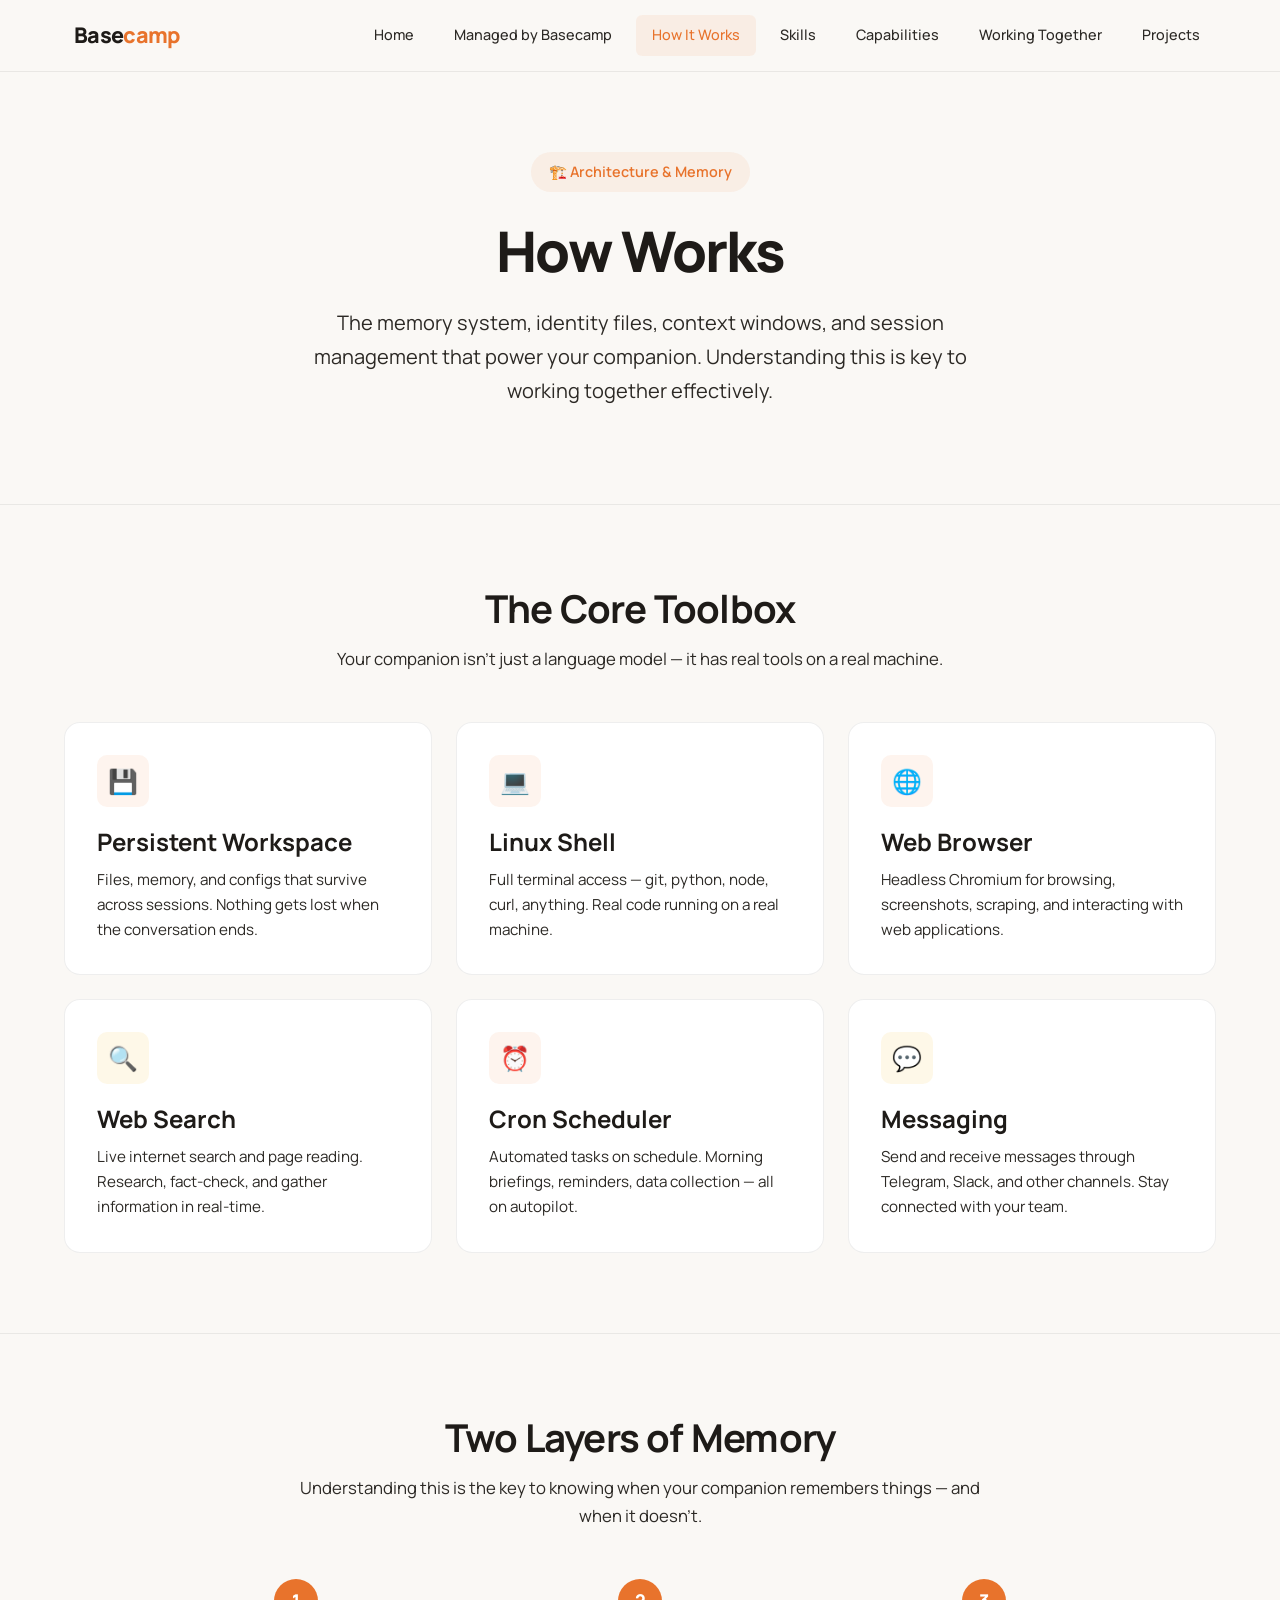
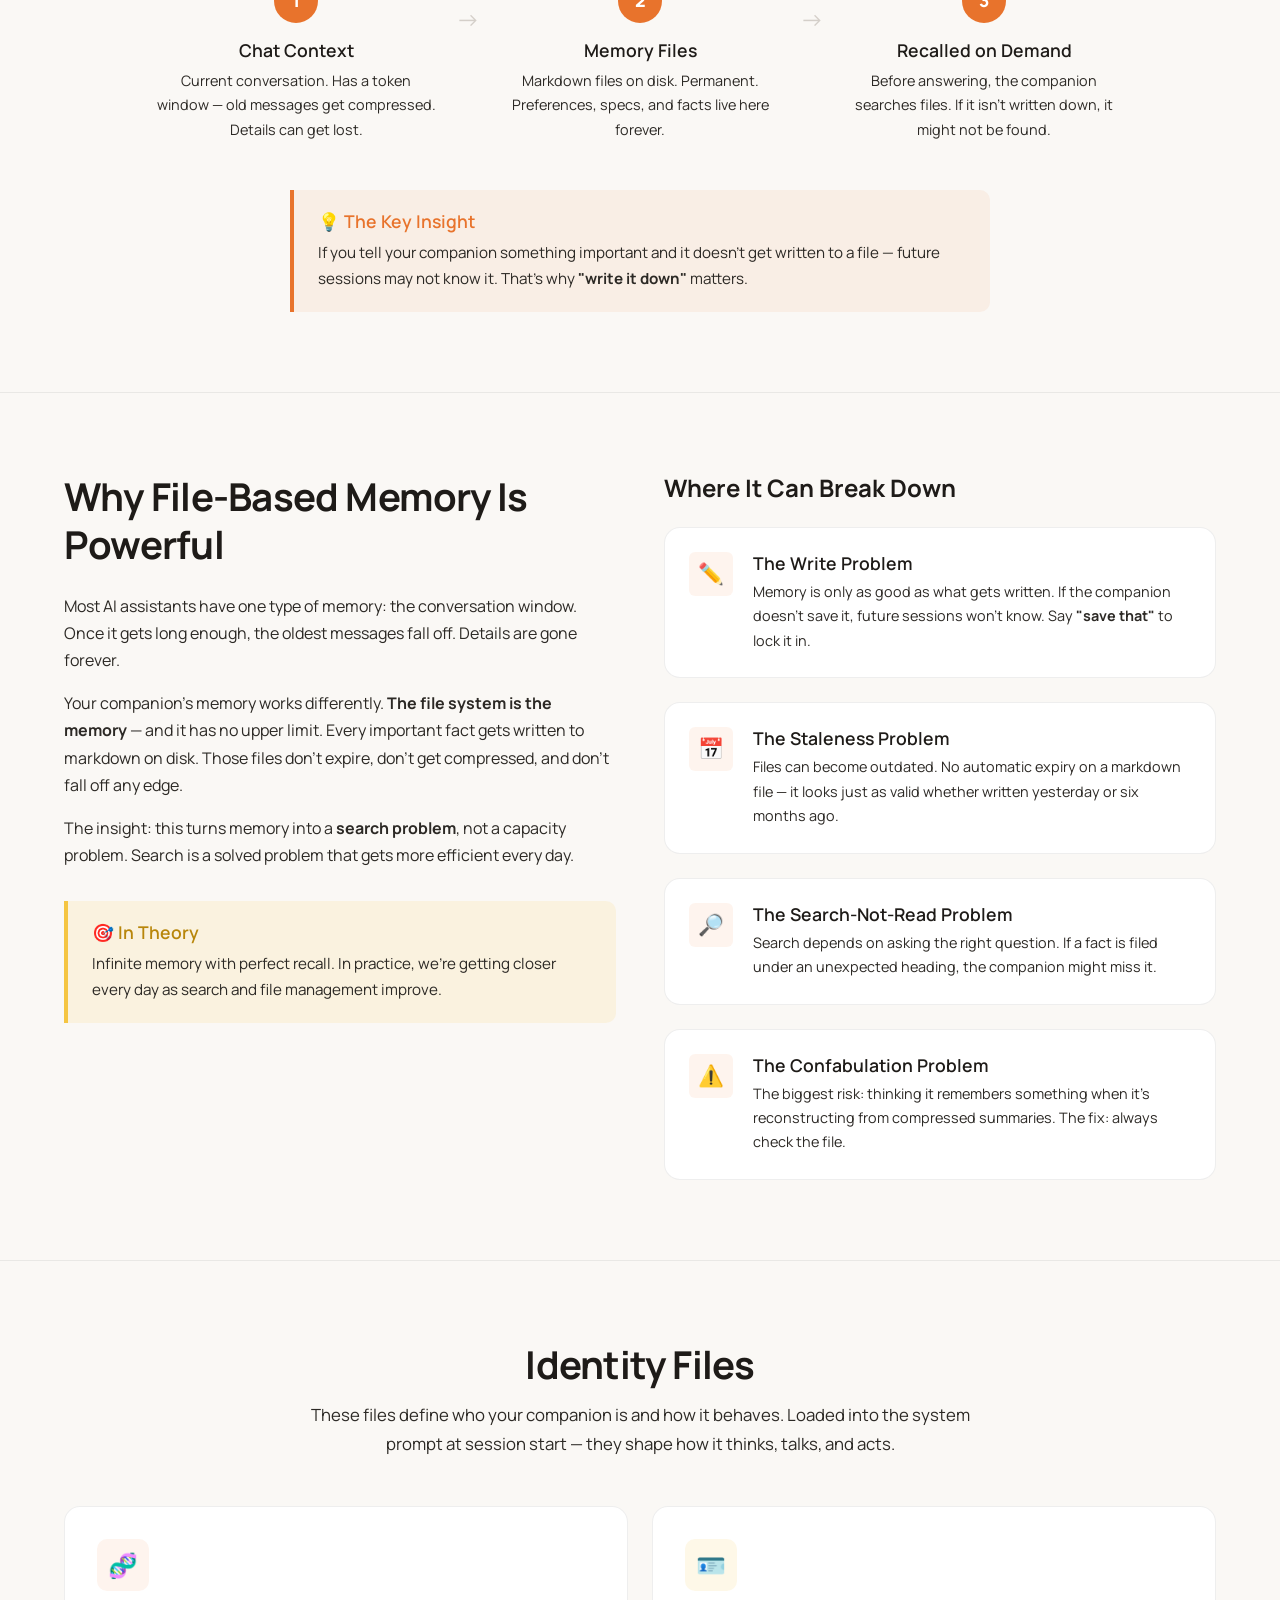
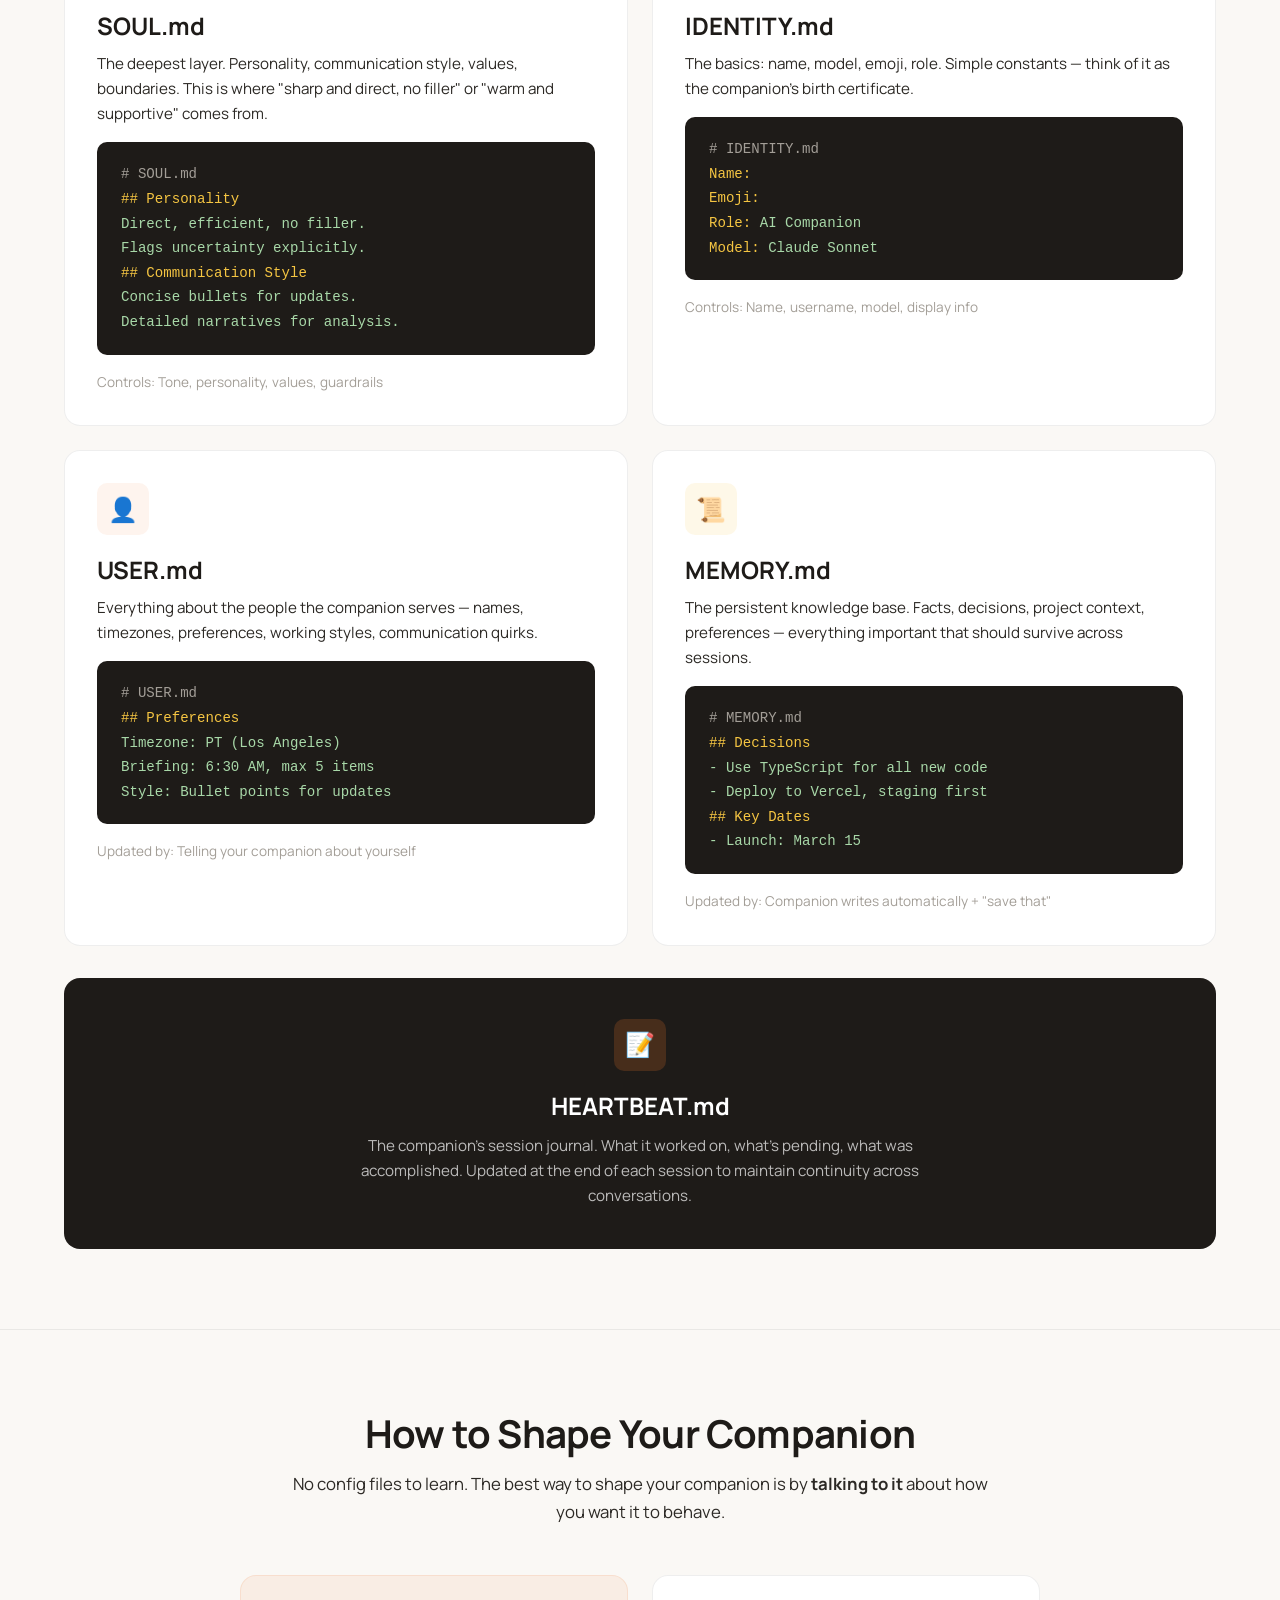
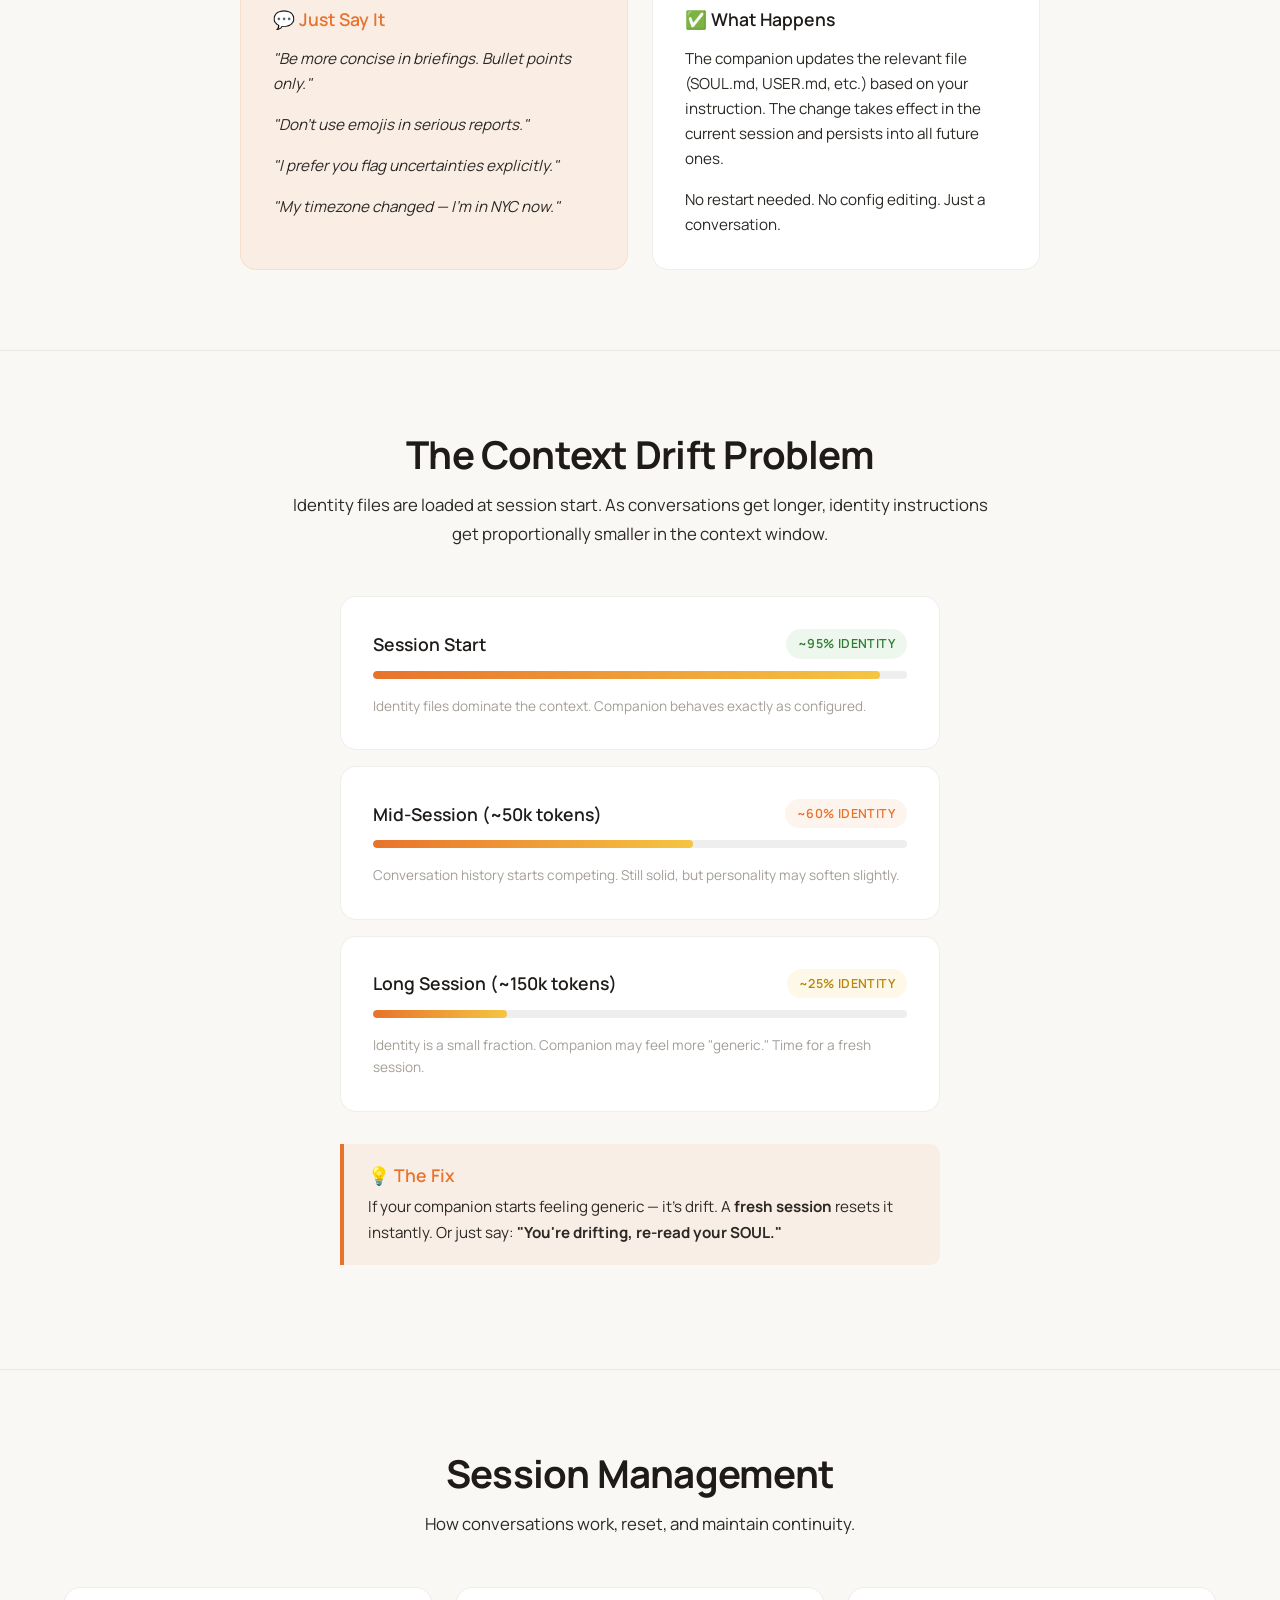
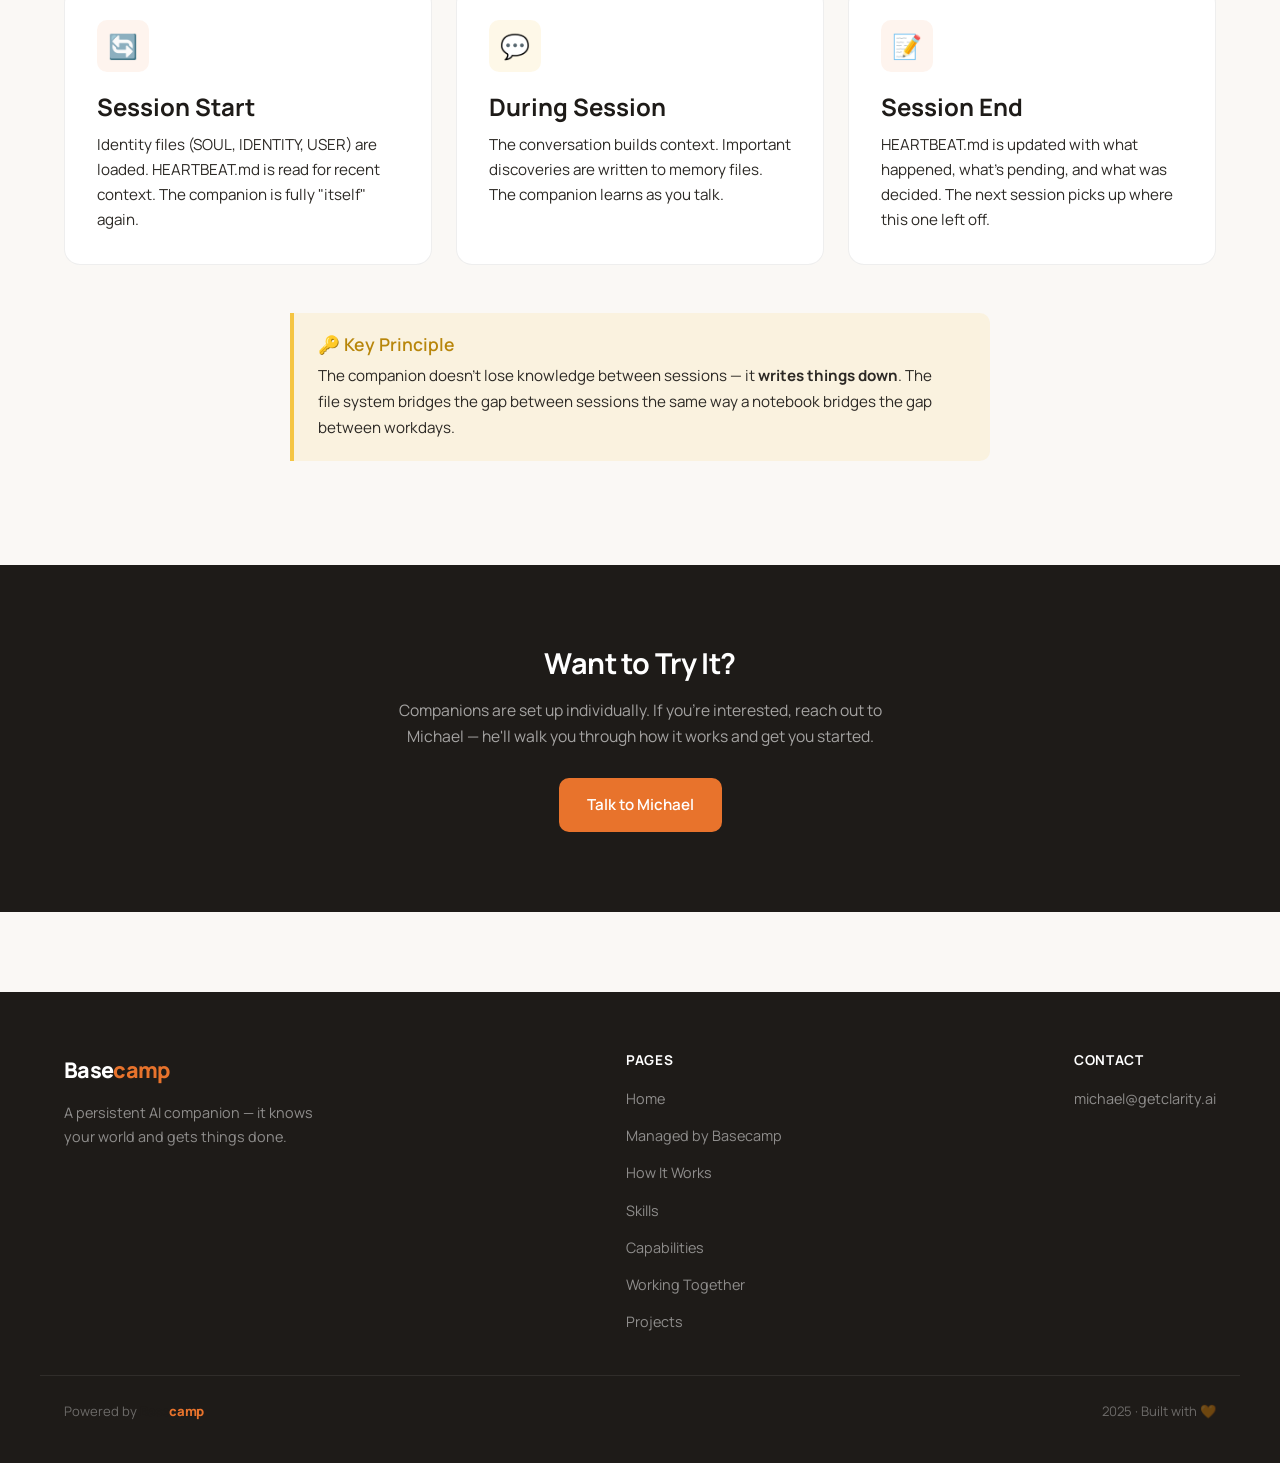
==== commit bc6e5c4d: "feat: redesign as informative landing page + add Managed by Basecamp page - Rewrote index.html as a " ====
--- a/architecture.html
+++ b/architecture.html
@@ -19,11 +19,12 @@
       </a>
       <ul class="nav-links">
         <li><a href="index.html">Home</a></li>
+        <li><a href="managed.html">Managed by Basecamp</a></li>
         <li><a href="architecture.html" class="active">How It Works</a></li>
         <li><a href="skills.html">Skills</a></li>
         <li><a href="capabilities.html">Capabilities</a></li>
+        <li><a href="guide.html">Working Together</a></li>
         <li><a href="projects.html">Projects</a></li>
-        <li><a href="guide.html">Guide</a></li>
       </ul>
       <button class="nav-hamburger" onclick="toggleMenu()" aria-label="Toggle menu">
         <span></span><span></span><span></span>
@@ -32,11 +33,12 @@
   </nav>
   <div class="nav-mobile" id="mobileNav">
     <a href="index.html">Home</a>
+    <a href="managed.html">Managed by Basecamp</a>
     <a href="architecture.html" class="active">How It Works</a>
     <a href="skills.html">Skills</a>
     <a href="capabilities.html">Capabilities</a>
+    <a href="guide.html">Working Together</a>
     <a href="projects.html">Projects</a>
-    <a href="guide.html">Guide</a>
   </div>
   <div class="page-top"></div>
 
@@ -381,36 +383,44 @@
     </div>
   </section>
 
+  <!-- ============ CTA SECTION ============ -->
+  <section class="cta-section">
+    <div class="container">
+      <h2>Want to Try It?</h2>
+      <p>Companions are set up individually. If you're interested, reach out to Michael — he'll walk you through how it works and get you started.</p>
+      <a href="mailto:michael@getclarity.ai?subject=Basecamp%20Companion" class="btn btn-primary">Talk to Michael</a>
+    </div>
+  </section>
+
   <!-- ============ FOOTER ============ -->
   <footer class="footer">
     <div class="footer-inner">
       <div class="footer-brand">
         <div class="wordmark"><span class="word-base">Base</span><span class="word-camp">camp</span></div>
-        <p>Your AI companion — it knows your world AND gets things done.</p>
+        <p>A persistent AI companion — it knows your world and gets things done.</p>
       </div>
       <div class="footer-links">
         <h5>Pages</h5>
         <ul>
           <li><a href="index.html">Home</a></li>
+          <li><a href="managed.html">Managed by Basecamp</a></li>
           <li><a href="architecture.html">How It Works</a></li>
           <li><a href="skills.html">Skills</a></li>
           <li><a href="capabilities.html">Capabilities</a></li>
+          <li><a href="guide.html">Working Together</a></li>
           <li><a href="projects.html">Projects</a></li>
-          <li><a href="guide.html">Guide</a></li>
         </ul>
       </div>
       <div class="footer-links">
-        <h5>Companion</h5>
+        <h5>Contact</h5>
         <ul>
-          <li><a href="#">Chat with Me</a></li>
-          <li><a href="#">GitHub</a></li>
-          <li><a href="#">Status</a></li>
+          <li><a href="mailto:michael@getclarity.ai">michael@getclarity.ai</a></li>
         </ul>
       </div>
     </div>
     <div class="footer-bottom">
-      <span><!-- COMPANION_NAME --> · Powered by <span class="wordmark" style="font-size: 0.82rem;"><span class="word-base">Base</span><span class="word-camp">camp</span></span></span>
-      <span><!-- COMPANION_YEAR --> · Built with 🧡</span>
+      <span>Powered by <span class="wordmark" style="font-size: 0.82rem;"><span class="word-base">Base</span><span class="word-camp">camp</span></span></span>
+      <span>2025 · Built with 🧡</span>
     </div>
   </footer>
 
--- a/styles.css
+++ b/styles.css
@@ -1040,6 +1040,213 @@
   }
 }
 
+/* --- CTA Section (pre-footer) --- */
+.cta-section {
+  background: var(--volcanic);
+  padding: 80px 0;
+  text-align: center;
+  position: relative;
+  overflow: hidden;
+}
+
+.cta-section h2 {
+  color: white;
+  margin-bottom: 16px;
+  font-size: clamp(1.4rem, 3vw, 1.8rem);
+}
+
+.cta-section p {
+  color: rgba(255, 255, 255, 0.6);
+  margin: 0 auto 28px;
+  max-width: 50ch;
+  font-size: 0.98rem;
+}
+
+.cta-section .btn-primary {
+  font-size: 0.95rem;
+  padding: 14px 28px;
+}
+
+/* --- Day Timeline --- */
+.day-timeline {
+  display: flex;
+  flex-direction: column;
+  gap: 0;
+  max-width: 700px;
+  margin: 0 auto;
+  position: relative;
+  padding-left: 60px;
+}
+
+.day-timeline::before {
+  content: '';
+  position: absolute;
+  left: 24px;
+  top: 20px;
+  bottom: 20px;
+  width: 2px;
+  background: linear-gradient(to bottom, var(--orange), var(--gold), var(--warm-gray-light));
+}
+
+.day-item {
+  display: flex;
+  gap: 20px;
+  padding: 24px 0;
+  position: relative;
+}
+
+.day-item::before {
+  content: '';
+  position: absolute;
+  left: -42px;
+  top: 30px;
+  width: 12px;
+  height: 12px;
+  border-radius: 50%;
+  background: var(--orange);
+  border: 3px solid var(--cream);
+}
+
+.day-item:nth-child(even)::before {
+  background: var(--gold);
+}
+
+.day-time {
+  flex-shrink: 0;
+  font-size: 0.85rem;
+  font-weight: 700;
+  color: var(--orange);
+  min-width: 60px;
+  padding-top: 2px;
+}
+
+.day-content h4 {
+  margin-bottom: 4px;
+  font-size: 1rem;
+}
+
+.day-content p {
+  font-size: 0.9rem;
+  color: var(--basalt);
+  line-height: 1.6;
+}
+
+@media (max-width: 600px) {
+  .day-timeline {
+    padding-left: 40px;
+  }
+  .day-timeline::before {
+    left: 14px;
+  }
+  .day-item::before {
+    left: -32px;
+  }
+  .day-time {
+    min-width: 50px;
+    font-size: 0.8rem;
+  }
+}
+
+/* --- Managed Page Specifics --- */
+.managed-grid {
+  display: grid;
+  grid-template-columns: repeat(2, 1fr);
+  gap: 24px;
+}
+
+@media (max-width: 768px) {
+  .managed-grid {
+    grid-template-columns: 1fr;
+  }
+}
+
+.managed-card {
+  background: var(--card-bg);
+  border: 1px solid var(--warm-border);
+  border-radius: var(--radius);
+  padding: 32px;
+  transition: all var(--transition);
+}
+
+.managed-card:hover {
+  box-shadow: 0 8px 32px var(--warm-shadow);
+  border-color: rgba(232, 115, 44, 0.15);
+}
+
+.managed-card .managed-icon {
+  font-size: 1.8rem;
+  margin-bottom: 16px;
+}
+
+.managed-card h3 {
+  margin-bottom: 8px;
+  font-size: 1.15rem;
+}
+
+.managed-card p {
+  font-size: 0.92rem;
+  line-height: 1.65;
+}
+
+/* Philosophy section */
+.philosophy-block {
+  background: var(--volcanic);
+  border-radius: var(--radius);
+  padding: 48px;
+  color: white;
+  margin: 48px 0;
+}
+
+.philosophy-block h3 {
+  color: white;
+  font-size: 1.5rem;
+  margin-bottom: 20px;
+}
+
+.philosophy-block p {
+  color: rgba(255, 255, 255, 0.7);
+  font-size: 1.05rem;
+  line-height: 1.75;
+  max-width: 65ch;
+}
+
+.philosophy-block p + p {
+  margin-top: 16px;
+}
+
+.philosophy-block .highlight {
+  color: var(--orange);
+  font-weight: 600;
+}
+
+/* Not-getting section */
+.not-list {
+  list-style: none;
+  padding: 0;
+  max-width: 700px;
+  margin: 0 auto;
+}
+
+.not-list li {
+  display: flex;
+  gap: 16px;
+  padding: 20px 0;
+  border-bottom: 1px solid var(--warm-border);
+  font-size: 1rem;
+  line-height: 1.6;
+}
+
+.not-list li:last-child {
+  border-bottom: none;
+}
+
+.not-icon {
+  flex-shrink: 0;
+  font-size: 1.2rem;
+  padding-top: 2px;
+}
+
+
 /* --- Animations --- */
 @keyframes fadeInUp {
   from {
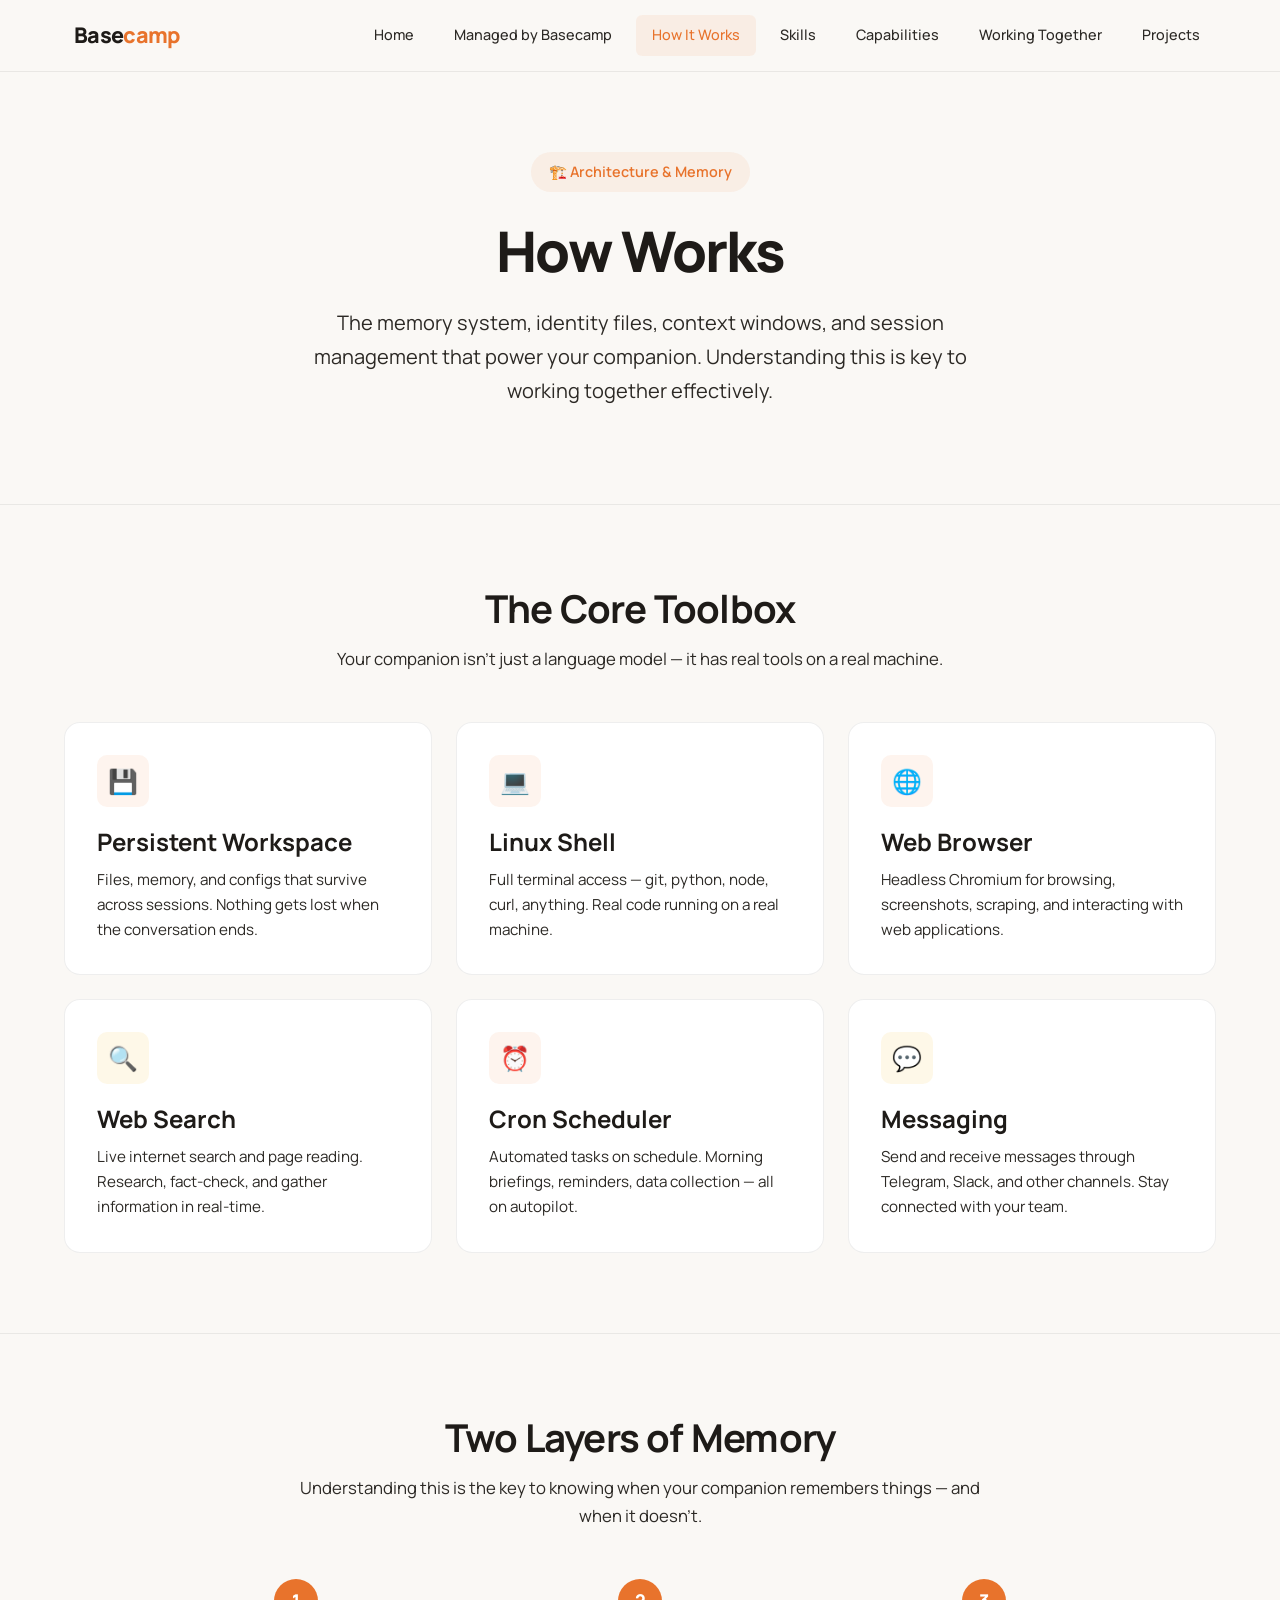
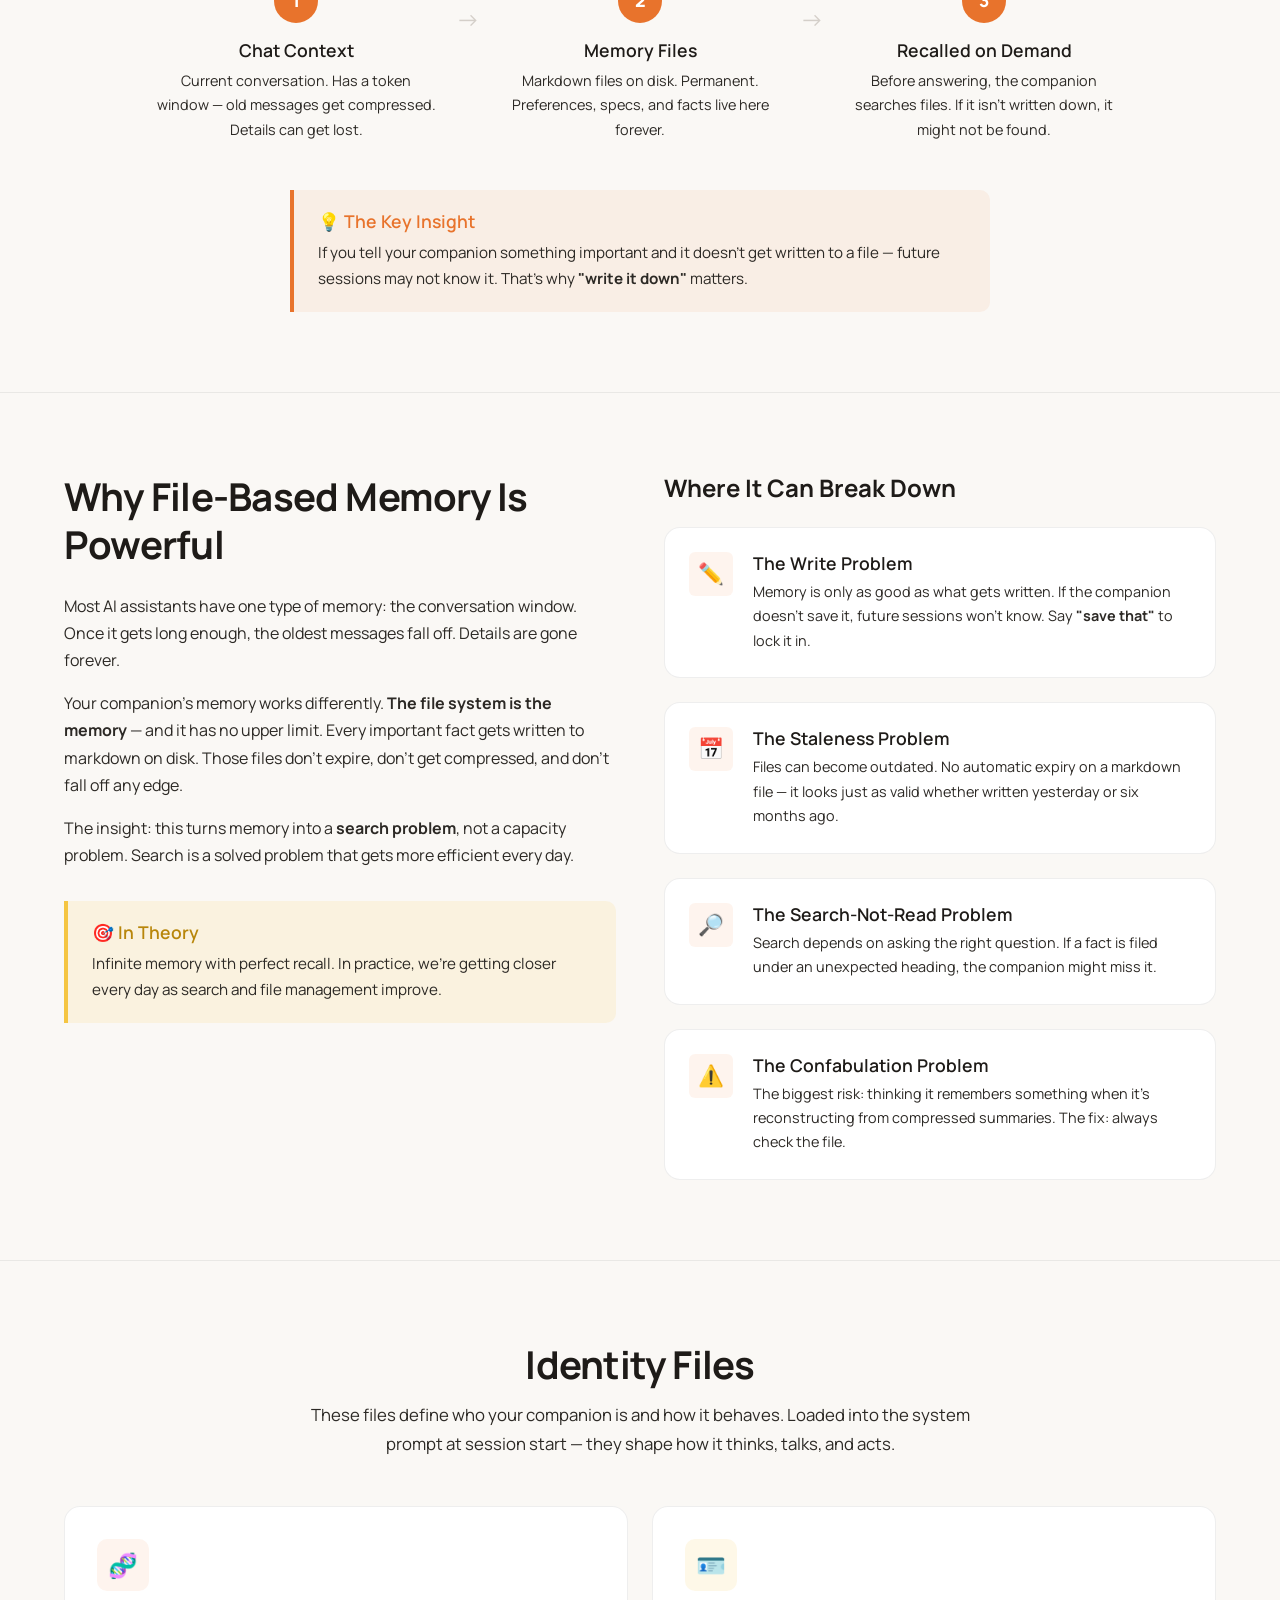
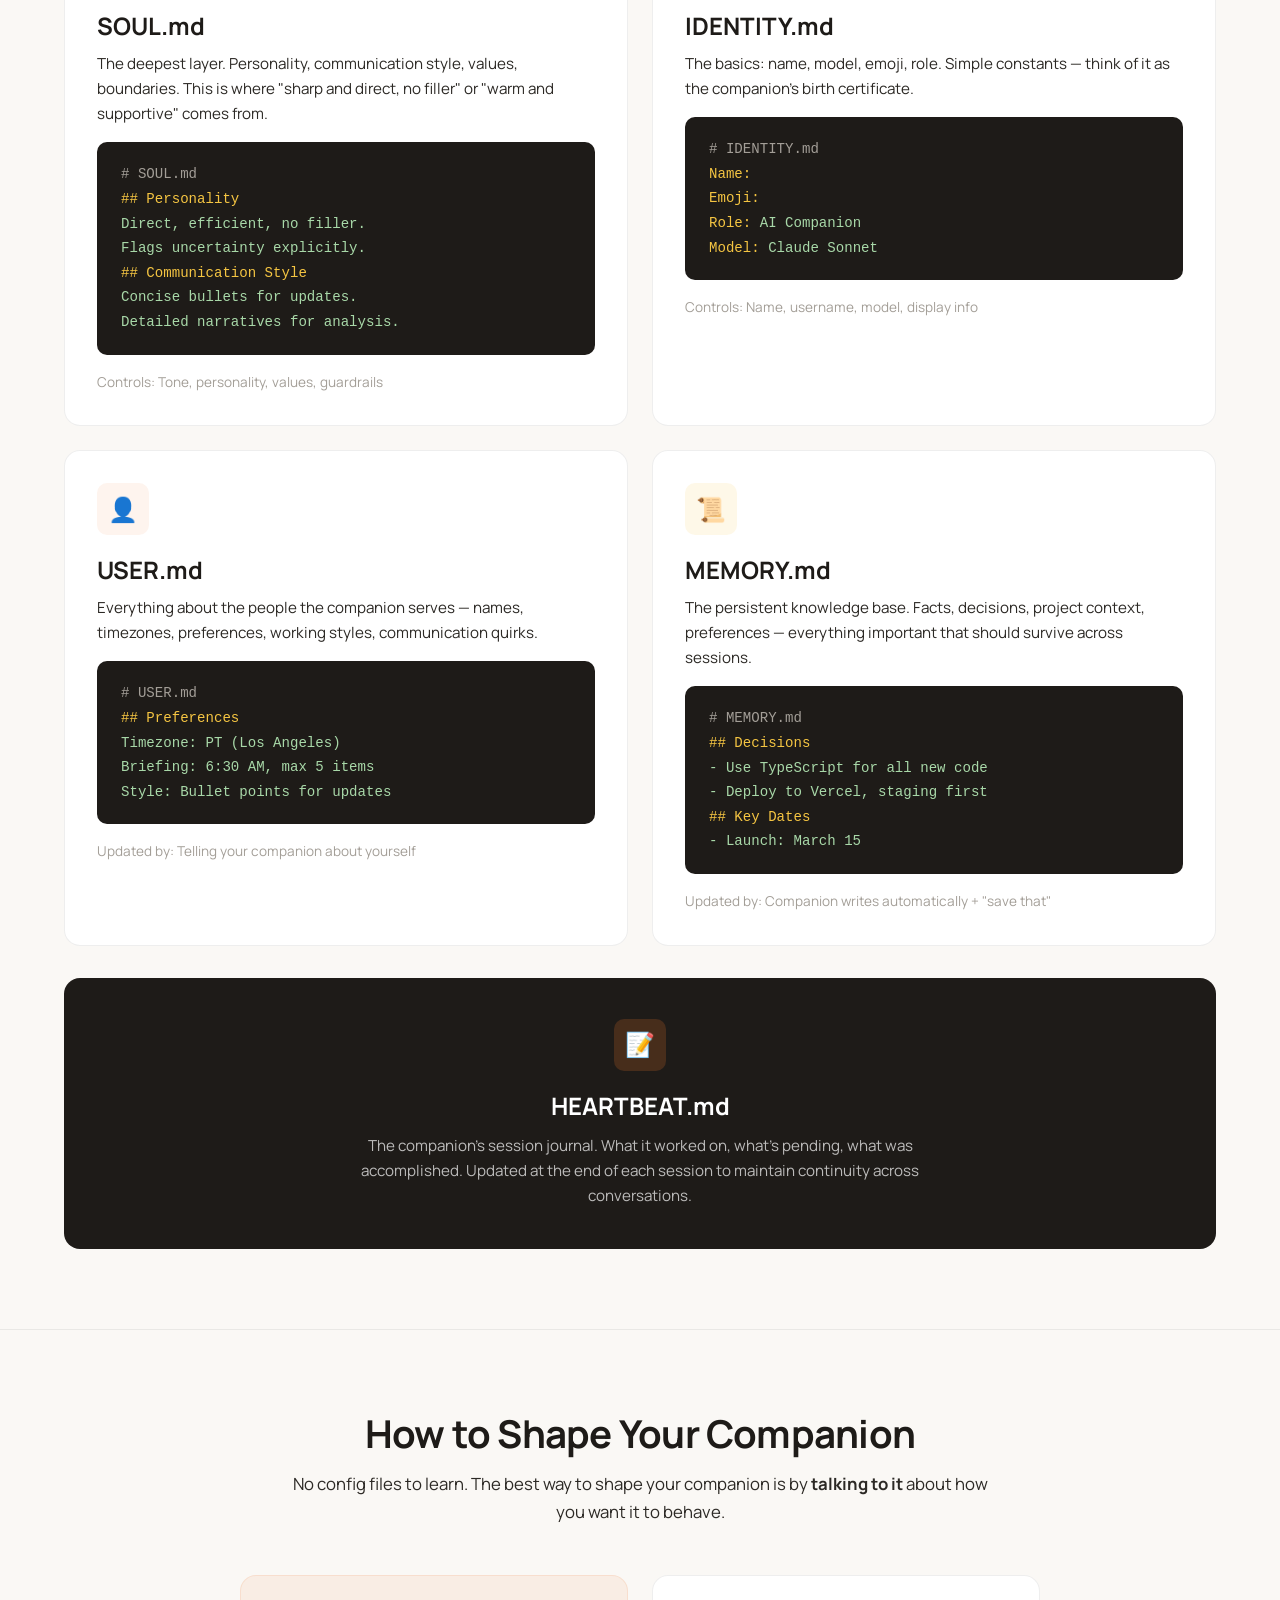
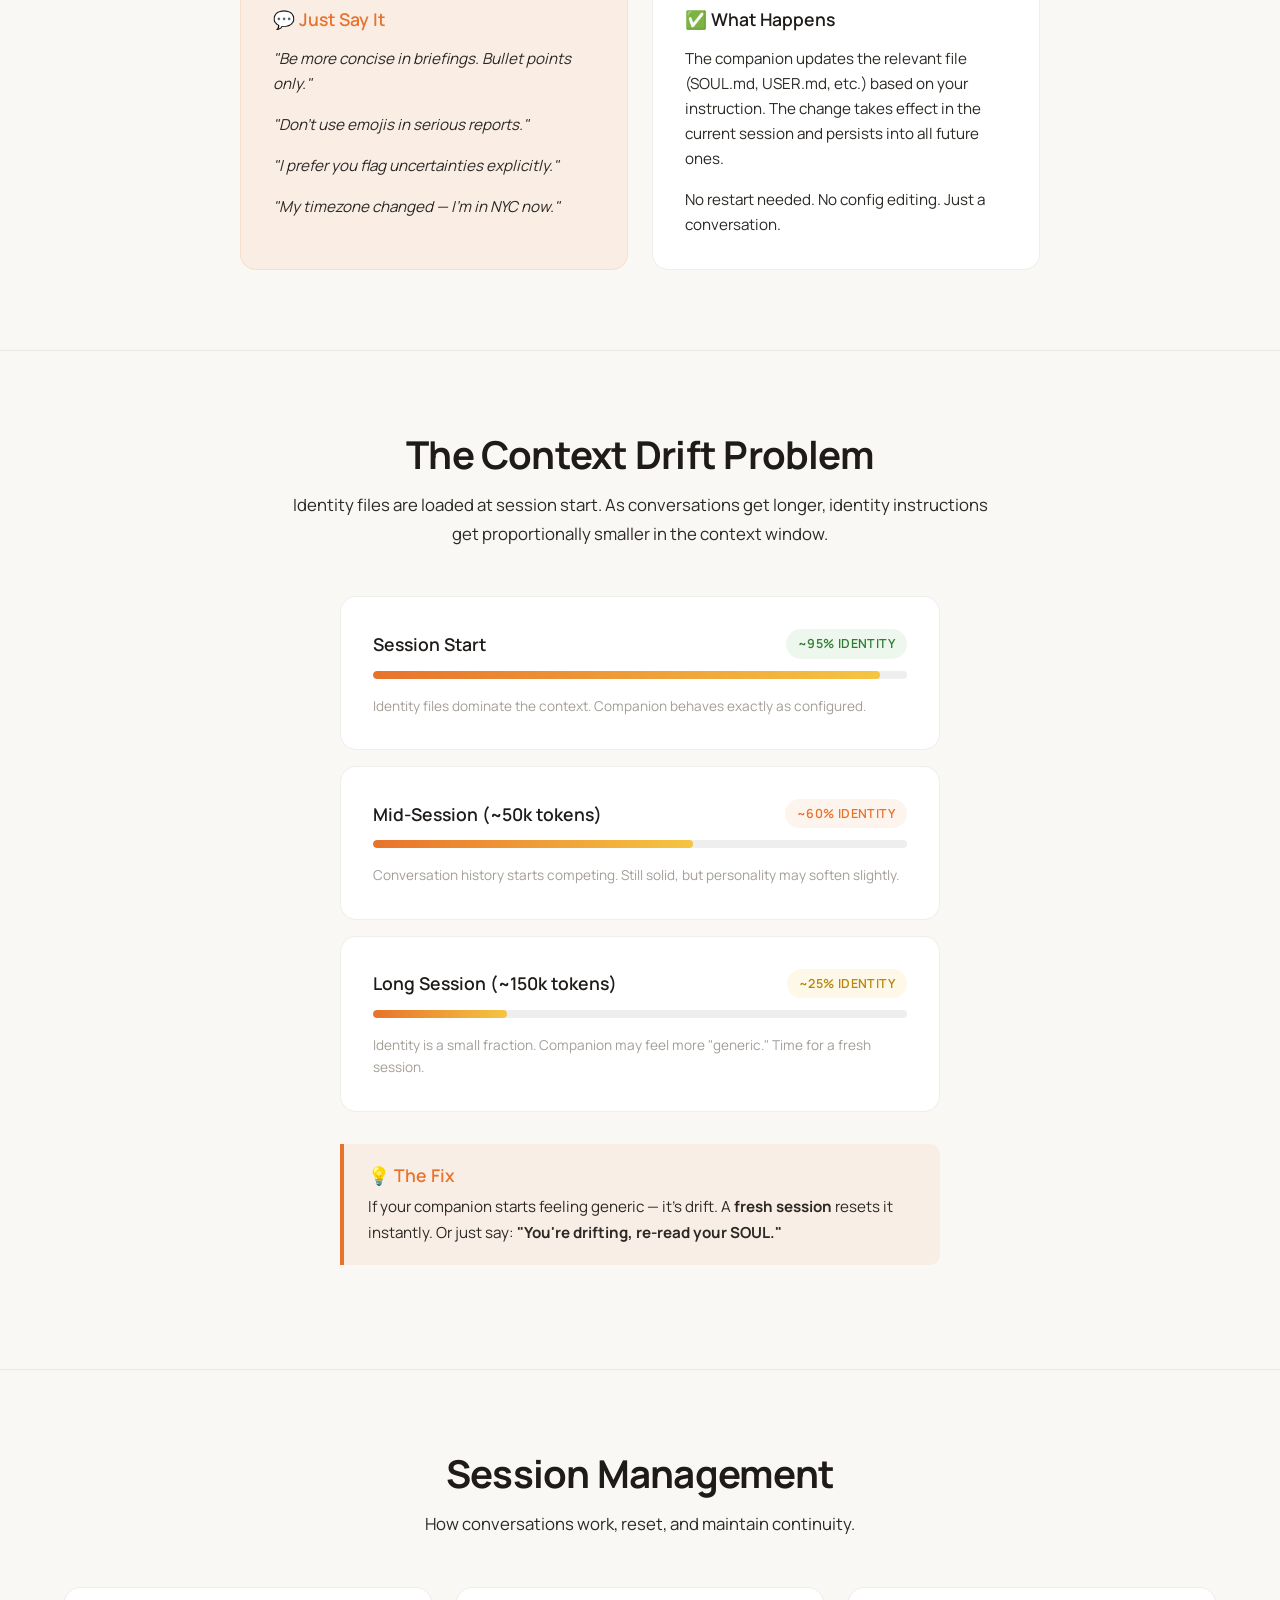
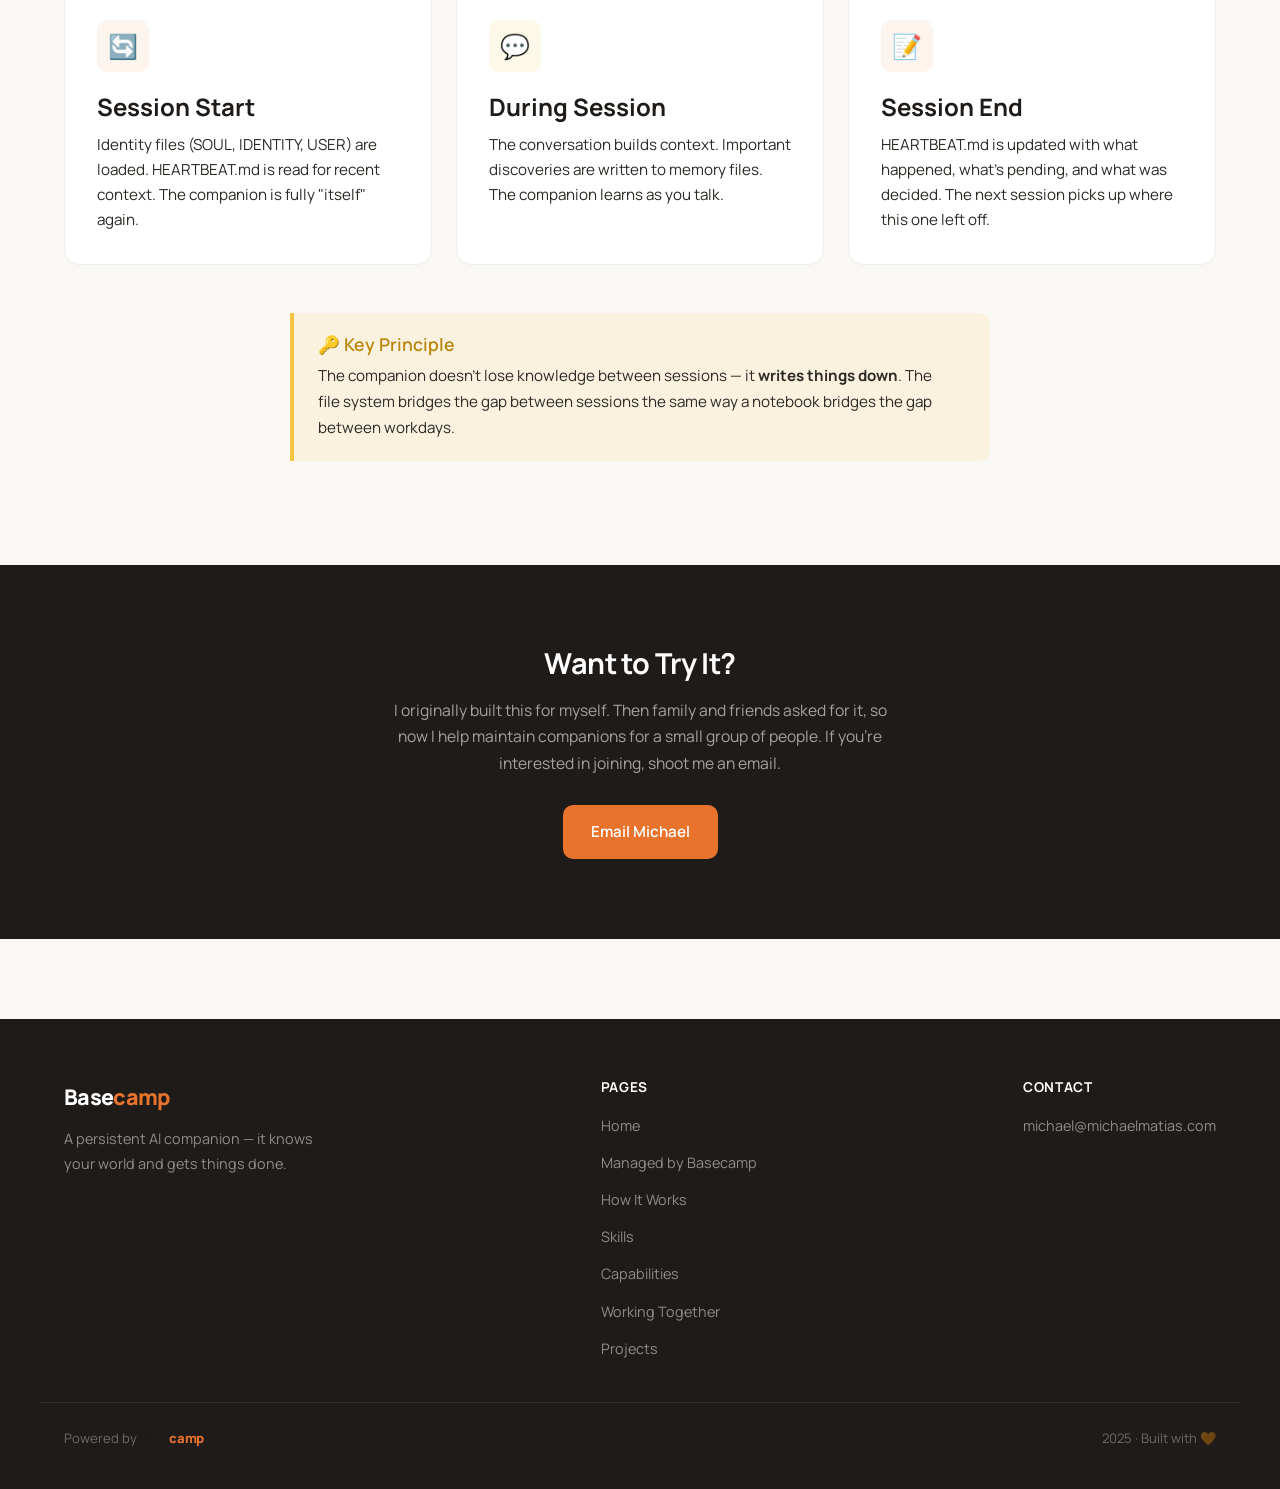
==== commit e666f953: "feat: update CTA to frame as personal project" ====
--- a/architecture.html
+++ b/architecture.html
@@ -387,8 +387,8 @@
   <section class="cta-section">
     <div class="container">
       <h2>Want to Try It?</h2>
-      <p>Companions are set up individually. If you're interested, reach out to Michael — he'll walk you through how it works and get you started.</p>
-      <a href="mailto:michael@getclarity.ai?subject=Basecamp%20Companion" class="btn btn-primary">Talk to Michael</a>
+      <p>I originally built this for myself. Then family and friends asked for it, so now I help maintain companions for a small group of people. If you're interested in joining, shoot me an email.</p>
+      <a href="mailto:michael@michaelmatias.com?subject=Basecamp%20Companion" class="btn btn-primary">Email Michael</a>
     </div>
   </section>
 
@@ -414,7 +414,7 @@
       <div class="footer-links">
         <h5>Contact</h5>
         <ul>
-          <li><a href="mailto:michael@getclarity.ai">michael@getclarity.ai</a></li>
+          <li><a href="mailto:michael@michaelmatias.com">michael@michaelmatias.com</a></li>
         </ul>
       </div>
     </div>
